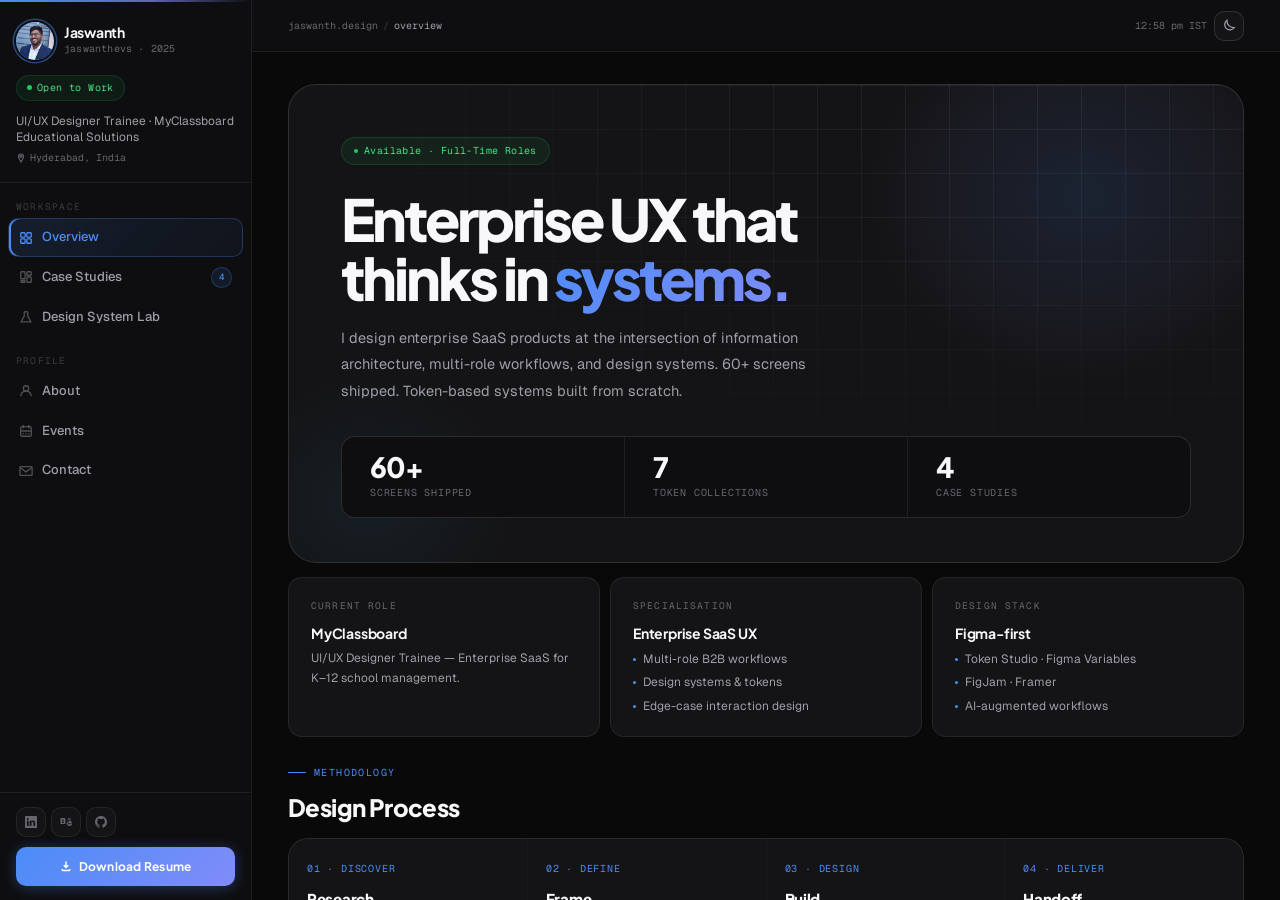
==== index.html @ a8fd30c0 "Initial commit — portfolio v6 Complete portfolio source: index.html, app.js, style.css, data.js, pro" ====
<!DOCTYPE html>
<html lang="en" data-theme="dark">
<head>
<meta charset="UTF-8">
<meta name="viewport" content="width=device-width, initial-scale=1.0">
<title>Jaswanth Edupuganti — UI/UX Designer · Enterprise SaaS</title>
<meta name="description" content="Jaswanth Edupuganti — UI/UX Designer specialising in enterprise SaaS, design systems, and multi-role B2B workflows. 60+ screens shipped. Token-based systems built from scratch.">
<meta property="og:title" content="Jaswanth Edupuganti — UI/UX Designer">
<meta property="og:description" content="Enterprise UX designer at MyClassboard. Design systems, token architecture, and role-based SaaS workflows. 60+ screens shipped.">
<meta property="og:image" content="https://jaswanthedupuganti.netlify.app/JASWANTH%20PIC.png">
<meta property="og:type" content="website">
<meta property="og:url" content="https://jaswanthedupuganti.netlify.app/">
<link rel="preconnect" href="https://fonts.googleapis.com">
<link href="https://fonts.googleapis.com/css2?family=Plus+Jakarta+Sans:ital,wght@0,300;0,400;0,500;0,600;0,700;0,800;1,400&family=Geist:wght@300;400;500;600&family=Geist+Mono:wght@300;400;500&display=swap" rel="stylesheet">
<link rel="stylesheet" href="style.css">
</head>
<body>

<!-- MOBILE OVERLAY -->
<div class="mob-ov" id="mob-ov" onclick="closeSb()"></div>

<!-- ═══ SIDEBAR ═════════════════════════════════════════════════ -->
<aside class="sb" id="sb">
  <div class="sb-id">
    <div class="id-row">
      <div class="av">VJ</div>
      <div>
        <div class="id-name">Jaswanth</div>
        <div class="id-handle">jaswanthevs · 2025</div>
      </div>
    </div>
    <div class="sb-status"><span class="dot"></span>Open to Work</div>
    <div class="id-role">UI/UX Designer · MyClassboard</div>
    <div class="id-loc">
      <svg width="10" height="10" viewBox="0 0 16 16" fill="none" stroke="currentColor" stroke-width="1.8">
        <path d="M8 1.5C5.8 1.5 4 3.3 4 5.5c0 3 4 9 4 9s4-6 4-9c0-2.2-1.8-4-4-4Z"/>
        <circle cx="8" cy="5.5" r="1.5"/>
      </svg>
      Hyderabad, India
    </div>
  </div>

  <nav class="sb-nav">
    <div class="ng-lbl">Workspace</div>
    <div class="ni on" onclick="go('overview',this)">
      <svg class="ni-ic" viewBox="0 0 16 16" fill="none" stroke="currentColor" stroke-width="1.5">
        <rect x="2" y="2" width="5" height="5" rx="1"/><rect x="9" y="2" width="5" height="5" rx="1"/>
        <rect x="2" y="9" width="5" height="5" rx="1"/><rect x="9" y="9" width="5" height="5" rx="1"/>
      </svg>
      Overview
    </div>
    <div class="ni" onclick="go('projects',this)">
      <svg class="ni-ic" viewBox="0 0 16 16" fill="none" stroke="currentColor" stroke-width="1.5">
        <rect x="2" y="2" width="5" height="8" rx="1"/><rect x="9" y="2" width="5" height="4" rx="1"/>
        <rect x="9" y="8" width="5" height="6" rx="1"/><rect x="2" y="12" width="5" height="2" rx="1"/>
      </svg>
      Case Studies
      <span class="ni-pill">4</span>
    </div>
    <div class="ni" onclick="go('lab',this)">
      <svg class="ni-ic" viewBox="0 0 16 16" fill="none" stroke="currentColor" stroke-width="1.5">
        <path d="M6 2v5L2.5 13.5h11L10 7V2M6 2h4"/>
      </svg>
      Design System Lab
    </div>

    <div class="ng-lbl" style="margin-top:8px;">Profile</div>
    <div class="ni" onclick="go('about',this)">
      <svg class="ni-ic" viewBox="0 0 16 16" fill="none" stroke="currentColor" stroke-width="1.5">
        <circle cx="8" cy="5" r="3"/>
        <path d="M2 14c0-3.3 2.7-6 6-6s6 2.7 6 6"/>
      </svg>
      About
    </div>
    <div class="ni" onclick="go('events',this)">
      <svg class="ni-ic" viewBox="0 0 16 16" fill="none" stroke="currentColor" stroke-width="1.5">
        <rect x="2" y="3" width="12" height="11" rx="1.5"/>
        <path d="M5 1v4M11 1v4M2 8h12"/>
        <circle cx="5" cy="11" r=".8" fill="currentColor" stroke="none"/>
        <circle cx="8" cy="11" r=".8" fill="currentColor" stroke="none"/>
        <circle cx="11" cy="11" r=".8" fill="currentColor" stroke="none"/>
      </svg>
      Events
    </div>
    <div class="ni" onclick="go('contact',this)">
      <svg class="ni-ic" viewBox="0 0 16 16" fill="none" stroke="currentColor" stroke-width="1.5">
        <path d="M2 3h12a1 1 0 0 1 1 1v8a1 1 0 0 1-1 1H2a1 1 0 0 1-1-1V4a1 1 0 0 1 1-1z"/>
        <path d="m1 4 7 5 7-5"/>
      </svg>
      Contact
    </div>
  </nav>

  <div class="sb-ft">
    <div class="soc-row">
      <a class="soc" id="lnk-linkedin" href="#" target="_blank" title="LinkedIn">
        <svg viewBox="0 0 16 16" fill="currentColor">
          <path d="M0 1.15C0 .515.53 0 1.184 0h13.632C15.47 0 16 .514 16 1.15v13.7c0 .635-.53 1.15-1.184 1.15H1.184C.53 16 0 15.485 0 14.85V1.15zm4.943 12.248V6.169H2.542v7.229h2.401zm-1.2-8.212c.837 0 1.358-.554 1.358-1.248-.015-.709-.52-1.248-1.342-1.248-.822 0-1.359.54-1.359 1.248 0 .694.521 1.248 1.327 1.248h.016zm4.908 8.212V9.359c0-.216.016-.432.08-.586.173-.431.568-.878 1.232-.878.869 0 1.216.662 1.216 1.634v3.865h2.401V9.25c0-2.22-1.184-3.252-2.764-3.252-1.274 0-1.845.7-2.165 1.193v.025h-.016l.016-.025V6.169h-2.4c.03.678 0 7.229 0 7.229h2.4z"/>
        </svg>
      </a>
      <a class="soc" id="lnk-behance" href="#" target="_blank" title="Behance">
        <svg viewBox="0 0 24 24" fill="currentColor">
          <path d="M22 7h-7V5h7v2zm1.726 10c-.442 1.297-2.029 3-5.101 3-3.074 0-5.051-1.749-5.051-5.44 0-3.658 1.949-5.479 5.013-5.479 2.789 0 4.649 1.785 4.832 4.491.016.2.018.44.018.71H15.47c.123 1.71 1.1 2.614 2.516 2.614 1.132 0 1.82-.481 2.054-1.396h3.686zm-5.078-4.148c-.076-1.295-.832-2.113-2.056-2.113-1.262 0-2.058.856-2.166 2.113h4.222zM11.26 7.69c0 1.17-.49 2.02-1.47 2.5.89.52 1.47 1.42 1.47 2.66 0 1.89-1.36 3.15-4.55 3.15H1V4h5.44c2.83 0 4.82.72 4.82 3.69zm-7.4 1.83H5.9c1.13 0 1.78-.4 1.78-1.26 0-.79-.5-1.26-1.73-1.26H3.86v2.52zm0 4.65H5.9c1.6 0 2.22-.57 2.22-1.53 0-.93-.64-1.53-2.22-1.53H3.86v3.06z"/>
        </svg>
      </a>
      <a class="soc" id="lnk-github" href="#" target="_blank" title="GitHub">
        <svg viewBox="0 0 16 16" fill="currentColor">
          <path d="M8 0C3.58 0 0 3.58 0 8c0 3.54 2.29 6.53 5.47 7.59.4.07.55-.17.55-.38 0-.19-.01-.82-.01-1.49-2.01.37-2.53-.49-2.69-.94-.09-.23-.48-.94-.82-1.13-.28-.15-.68-.52-.01-.53.63-.01 1.08.58 1.23.82.72 1.21 1.87.87 2.33.66.07-.52.28-.87.51-1.07-1.78-.2-3.64-.89-3.64-3.95 0-.87.31-1.59.82-2.15-.08-.2-.36-1.02.08-2.12 0 0 .67-.21 2.2.82.64-.18 1.32-.27 2-.27.68 0 1.36.09 2 .27 1.53-1.04 2.2-.82 2.2-.82.44 1.1.16 1.92.08 2.12.51.56.82 1.27.82 2.15 0 3.07-1.87 3.75-3.65 3.95.29.25.54.73.54 1.48 0 1.07-.01 1.93-.01 2.2 0 .21.15.46.55.38A8.013 8.013 0 0 0 16 8c0-4.42-3.58-8-8-8z"/>
        </svg>
      </a>
    </div>
    <a class="dl-btn" id="lnk-resume" href="#" download>
      <svg viewBox="0 0 16 16" fill="none" stroke="currentColor" stroke-width="2">
        <path d="M8 2v8M5 7l3 3 3-3M3 12v1a1 1 0 0 0 1 1h8a1 1 0 0 0 1-1v-1"/>
      </svg>
      Download Resume
    </a>
  </div>
</aside>

<!-- ═══ MOBILE HEADER ══════════════════════════════════════════ -->
<header class="mob-hd">
  <div class="mob-logo">
    <div class="mob-av">VJ</div>
    <div class="mob-name">Jaswanth</div>
  </div>
  <div class="mob-r">
    <button class="mob-btn" onclick="toggleTheme()" aria-label="Toggle theme">
      <svg id="ico-d" viewBox="0 0 16 16" fill="none" stroke="currentColor" stroke-width="1.5">
        <path d="M14 10.5a6.5 6.5 0 1 1-9-9A8 8 0 0 0 14 10.5z"/>
      </svg>
      <svg id="ico-l" style="display:none" viewBox="0 0 16 16" fill="none" stroke="currentColor" stroke-width="1.5">
        <circle cx="8" cy="8" r="3"/>
        <path d="M8 1v1.5M8 13.5V15M1 8h1.5M13.5 8H15"/>
      </svg>
    </button>
    <button class="mob-btn" onclick="openSb()" aria-label="Open menu">
      <svg viewBox="0 0 16 16" fill="none" stroke="currentColor" stroke-width="1.5">
        <path d="M2 4h12M2 8h12M2 12h12"/>
      </svg>
    </button>
  </div>
</header>

<!-- ═══ SHELL ════════════════════════════════════════════════════ -->
<div class="shell">
  <header class="tb">
    <div class="tb-path">jaswanth.design <span class="tb-sep">/</span> <em id="bc">overview</em></div>
    <div class="tb-r">
      <div class="tb-clk" id="clk"></div>
      <button class="tb-th" onclick="toggleTheme()" aria-label="Toggle theme">
        <svg id="d-ico-d" viewBox="0 0 16 16" fill="none" stroke="currentColor" stroke-width="1.5">
          <path d="M14 10.5a6.5 6.5 0 1 1-9-9A8 8 0 0 0 14 10.5z"/>
        </svg>
        <svg id="d-ico-l" style="display:none" viewBox="0 0 16 16" fill="none" stroke="currentColor" stroke-width="1.5">
          <circle cx="8" cy="8" r="3"/>
          <path d="M8 1v1.5M8 13.5V15M1 8h1.5M13.5 8H15"/>
        </svg>
      </button>
    </div>
  </header>

  <div class="scroll" id="sc">

    <!-- ── OVERVIEW ───────────────────────────────────────── -->
    <div class="pv on" id="pv-overview">
      <div class="pg">
        <div class="hero">
          <div class="hero-tex"></div>
          <div class="hero-glow"></div>
          <div class="hero-top">
            <div class="hero-avail"><span class="dot"></span>Available · Full-Time Roles</div>
          </div>
          <h1 class="hero-h">Enterprise UX that<br>thinks in <em>systems.</em></h1>
          <p class="hero-p">Loading…</p>
          <div class="hero-kpis" id="hero-kpis"></div>
        </div>

        <div class="info3">
          <div class="ic">
            <div class="ic-lbl">Current Role</div>
            <div class="ic-v">MyClassboard</div>
            <div class="ic-s">UI/UX Designer Trainee — Enterprise SaaS for K–12 school management.</div>
          </div>
          <div class="ic">
            <div class="ic-lbl">Specialisation</div>
            <div class="ic-v">Enterprise SaaS UX</div>
            <ul class="ic-dots">
              <li>Multi-role B2B workflows</li>
              <li>Design systems &amp; tokens</li>
              <li>Edge-case interaction design</li>
            </ul>
          </div>
          <div class="ic">
            <div class="ic-lbl">Design Stack</div>
            <div class="ic-v">Figma-first</div>
            <ul class="ic-dots">
              <li>Token Studio · Figma Variables</li>
              <li>FigJam · Framer</li>
              <li>AI-augmented workflows</li>
            </ul>
          </div>
        </div>

        <div style="margin:28px 0 12px">
          <div class="ey">Methodology</div>
          <div class="sh" style="margin-bottom:12px">Design Process</div>
        </div>
        <div class="proc">
          <div class="ps"><div class="ps-n">01 · Discover</div><div class="ps-nm">Research</div><div class="ps-it">User interviews<br>Competitive audit<br>Stakeholder mapping</div></div>
          <div class="ps"><div class="ps-n">02 · Define</div><div class="ps-nm">Frame</div><div class="ps-it">Problem statement<br>Persona creation<br>Journey mapping</div></div>
          <div class="ps"><div class="ps-n">03 · Design</div><div class="ps-nm">Build</div><div class="ps-it">Wireframes<br>Prototypes<br>Design systems</div></div>
          <div class="ps"><div class="ps-n">04 · Deliver</div><div class="ps-nm">Handoff</div><div class="ps-it">Dev specs<br>Token docs<br>Usability testing</div></div>
        </div>
      </div>
    </div>

    <!-- ── PROJECTS ───────────────────────────────────────── -->
    <div class="pv" id="pv-projects">
      <div class="pg">
        <div class="proj-sticky-hd">
          <div class="ey">Work</div>
          <div class="sh">Case Studies</div>
          <div class="f-row">
            <div class="fc on" onclick="filt('all',this)">All</div>
            <div class="fc" onclick="filt('enterprise-saas',this)">Enterprise SaaS</div>
            <div class="fc" onclick="filt('mobile',this)">Mobile</div>
            <div class="fc" onclick="filt('design-system',this)">Design System</div>
            <div class="fc" onclick="filt('concept',this)">Concept</div>
          </div>
        </div>
        <div class="pgrid" id="pgrid"></div>
      </div>
    </div>

    <!-- ── CASE STUDY (dynamic) ───────────────────────────── -->
    <div class="pv" id="pv-case">
      <div class="pg" id="cs-ct"></div>
    </div>

    <!-- ── DESIGN LAB ─────────────────────────────────────── -->
    <div class="pv" id="pv-lab">
      <div class="pg">
        <div class="ey">Systems Work</div>
        <div class="sh">Design System Lab</div>
        <div class="lab2">
          <div class="lc full">
            <div class="lc-t">Color Token Architecture</div>
            <div class="lc-s">Somaiya Vidyavihar Admissions Portal — 7 Token Studio + Figma Variables collections</div>
            <div class="swatches">
              <div class="sw" style="background:#1C3F6E"></div><div class="sw" style="background:#2756A0"></div>
              <div class="sw" style="background:#3B72C8"></div><div class="sw" style="background:#6FA0DE"></div>
              <div class="sw" style="background:#B2CBF1"></div><div class="sw" style="background:#E8F0FB"></div>
              <div class="sw" style="background:#1A1A1A"></div><div class="sw" style="background:#555"></div>
              <div class="sw" style="background:#909090"></div><div class="sw" style="background:#D5D5D5"></div>
              <div class="sw" style="background:#22C55E"></div><div class="sw" style="background:#FBBF24"></div>
              <div class="sw" style="background:#EF4444"></div>
            </div>
            <div class="swatch-meta"><span class="sm">Primary scale →</span><span class="sm">Neutral + Semantic →</span></div>
          </div>
          <div class="lc">
            <div class="lc-t">Semantic Token Layer</div>
            <div class="lc-s">Reference tokens aliasing primitives</div>
            <div class="tk-r"><span class="tk-k">color.primary.500</span><span class="tk-v">#3B72C8</span></div>
            <div class="tk-r"><span class="tk-k">color.surface.default</span><span class="tk-v">{color.neutral.50}</span></div>
            <div class="tk-r"><span class="tk-k">color.text.primary</span><span class="tk-v">{color.neutral.900}</span></div>
            <div class="tk-r"><span class="tk-k">spacing.component.md</span><span class="tk-v">16px</span></div>
            <div class="tk-r"><span class="tk-k">radius.card</span><span class="tk-v">12px</span></div>
            <div class="tk-r"><span class="tk-k">shadow.elevation.2</span><span class="tk-v">0 4px 12px α.10</span></div>
          </div>
          <div class="lc">
            <div class="lc-t">Type Scale</div>
            <div class="lc-s">Plus Jakarta Sans + Geist</div>
            <div class="tscale">
              <div class="ts-r"><span class="ts-m">Display</span><span style="font-family:var(--F1);font-size:28px;font-weight:800;color:var(--t1);letter-spacing:-1.2px">Display</span></div>
              <div class="ts-r"><span class="ts-m">Title</span><span style="font-family:var(--F1);font-size:18px;font-weight:700;color:var(--t1)">Section Title</span></div>
              <div class="ts-r"><span class="ts-m">Body</span><span style="font-size:14px;color:var(--t2);font-family:var(--F2)">Body paragraph — 14px/1.75</span></div>
              <div class="ts-r"><span class="ts-m">Mono</span><span style="font-family:var(--FM);font-size:11px;color:var(--t3)">Label · Tag · Caption</span></div>
            </div>
          </div>
          <div class="lc full">
            <div class="lc-t">Component Library</div>
            <div class="lc-s">Core interactive elements from Canteen Management System and Admissions Portal</div>
            <div class="comp-row">
              <button class="c-p">Primary Action</button>
              <button class="c-s">Secondary</button>
              <span class="c-b">● Active</span>
              <input class="c-i" placeholder="Search modules…">
              <span class="c-t">Tag / Role</span>
              <span style="font-family:var(--FM);font-size:10px;background:rgba(251,191,36,.12);color:#FBBF24;padding:4px 10px;border-radius:20px;border:1px solid rgba(251,191,36,.2);">⚠ Warning</span>
              <span style="font-family:var(--FM);font-size:10px;background:rgba(239,68,68,.1);color:#F87171;padding:4px 10px;border-radius:20px;border:1px solid rgba(239,68,68,.18);">✕ Error</span>
            </div>
          </div>
        </div>
      </div>
    </div>

    <!-- ── ABOUT ──────────────────────────────────────────── -->
    <div class="pv" id="pv-about">
      <div class="pg">
        <div class="ey">Profile</div>
        <div class="sh">About</div>

        <div class="ab-banner">
          <div class="ab-av-wrap">
            <div class="ab-av2" id="ab-initials">VJ</div>
          </div>
          <div class="ab-id">
            <div class="ab-id-name" id="ab-full-name">Jaswanth</div>
            <div class="ab-id-role" id="ab-role-company">UI/UX Designer</div>
            <div class="ab-id-tags">
              <span class="ab-id-tag accent">Open to Work</span>
              <span class="ab-id-tag">Enterprise SaaS</span>
              <span class="ab-id-tag">Design Systems</span>
              <span class="ab-id-tag">B2B UX</span>
            </div>
          </div>
          <div class="ab-status-col">
            <div class="ab-avail-pill"><span class="dot"></span>Available Now</div>
            <div class="ab-loc">
              <svg width="10" height="10" viewBox="0 0 16 16" fill="none" stroke="currentColor" stroke-width="1.5">
                <path d="M8 1.5C5.8 1.5 4 3.3 4 5.5c0 3 4 9 4 9s4-6 4-9c0-2.2-1.8-4-4-4Z"/>
                <circle cx="8" cy="5.5" r="1.5"/>
              </svg>
              Hyderabad, IN
            </div>
            <div class="ab-since" id="ab-since-txt"></div>
          </div>
        </div>

        <div class="ab-stats" id="ab-stats-row"></div>

        <div class="ab-grid">
          <div class="ab-card">
            <div class="ab-card-hd"><span class="ab-card-hd-dot"></span>Quick Info</div>
            <div class="ab-info-list">
              <div class="ab-info-row"><span class="ab-info-k">Full Name</span><span class="ab-info-v" id="ab-name-val">—</span></div>
              <div class="ab-info-row"><span class="ab-info-k">Role</span><span class="ab-info-v" id="ab-role-val">—</span></div>
              <div class="ab-info-row"><span class="ab-info-k">Company</span><span class="ab-info-v" id="ab-company-val">—</span></div>
              <div class="ab-info-row"><span class="ab-info-k">Education</span><span class="ab-info-v" id="ab-edu-val">—</span></div>
              <div class="ab-info-row"><span class="ab-info-k">Location</span><span class="ab-info-v" id="ab-location-val">—</span></div>
            </div>
          </div>

          <div class="ab-card">
            <div class="ab-card-hd"><span class="ab-card-hd-dot"></span>Design Toolbox</div>
            <div class="ab-tools" id="ab-tools"></div>
            <div style="margin-top:16px;padding-top:14px;border-top:1px solid var(--d1)">
              <div class="ab-card-hd" style="margin-bottom:10px"><span class="ab-card-hd-dot"></span>Process Skills</div>
              <div class="ab-tools" id="ab-process-skills"></div>
            </div>
          </div>

          <div class="ab-card">
            <div class="ab-card-hd"><span class="ab-card-hd-dot"></span>Skill Depth</div>
            <div class="ab-sk-list" id="ab-skills-list"></div>
          </div>

          <div class="ab-card">
            <div class="ab-card-hd"><span class="ab-card-hd-dot"></span>Design Philosophy</div>
            <ul class="ab-phil" id="ab-philosophy"></ul>
          </div>

          <div class="ab-card full">
            <div class="ab-card-hd"><span class="ab-card-hd-dot"></span>Certifications</div>
            <div class="ab-certs" id="ab-certs"></div>
          </div>
        </div>
      </div>
    </div>

    <!-- ── EVENTS ─────────────────────────────────────────── -->
    <div class="pv" id="pv-events">
      <div class="pg">
        <div class="ey">Community</div>
        <div class="sh">Events &amp; Gatherings</div>
        <p style="font-size:13px;color:var(--t2);margin-bottom:22px;line-height:1.65;max-width:520px;">
          UX/UI events I've attended, organised, or spoken at — spaces where design thinking happens in rooms, not just on screens.
        </p>
        <div class="ev-grid" id="ev-grid"></div>
      </div>
    </div>

    <!-- ── CONTACT ────────────────────────────────────────── -->
    <div class="pv" id="pv-contact">
      <div class="pg">
        <div class="ey">Get in Touch</div>
        <div class="sh">Contact</div>
        <div class="cg">
          <div class="cc">
            <div class="cc-ico">
              <svg viewBox="0 0 16 16" fill="none" stroke="currentColor" stroke-width="1.5">
                <path d="M2 3h12a1 1 0 0 1 1 1v8a1 1 0 0 1-1 1H2a1 1 0 0 1-1-1V4a1 1 0 0 1 1-1z"/>
                <path d="m1 4 7 5 7-5"/>
              </svg>
            </div>
            <div class="cc-lbl">Email</div>
            <div class="cc-v">saijaswanthedupuganti@gmail.com</div>
            <div class="cc-a" onclick="cp('saijaswanthedupuganti@gmail.com')">Copy address →</div>
          </div>
          <div class="cc">
            <div class="cc-ico">
              <svg viewBox="0 0 16 16" fill="none" stroke="currentColor" stroke-width="1.5">
                <path d="M4 1h8a1 1 0 0 1 1 1v12a1 1 0 0 1-1 1H4a1 1 0 0 1-1-1V2a1 1 0 0 1 1-1z"/>
                <circle cx="8" cy="12" r=".8" fill="currentColor" stroke="none"/>
              </svg>
            </div>
            <div class="cc-lbl">Phone</div>
            <div class="cc-v">+91 94910 82728</div>
            <div class="cc-a" onclick="cp('+919491082728')">Copy number →</div>
          </div>
          <div class="cc">
            <div class="cc-ico">
              <svg viewBox="0 0 16 16" fill="currentColor">
                <path d="M0 1.15C0 .515.53 0 1.184 0h13.632C15.47 0 16 .514 16 1.15v13.7c0 .635-.53 1.15-1.184 1.15H1.184C.53 16 0 15.485 0 14.85V1.15zm4.943 12.248V6.169H2.542v7.229h2.401zm-1.2-8.212c.837 0 1.358-.554 1.358-1.248-.015-.709-.52-1.248-1.342-1.248-.822 0-1.359.54-1.359 1.248 0 .694.521 1.248 1.327 1.248h.016zm4.908 8.212V9.359c0-.216.016-.432.08-.586.173-.431.568-.878 1.232-.878.869 0 1.216.662 1.216 1.634v3.865h2.401V9.25c0-2.22-1.184-3.252-2.764-3.252-1.274 0-1.845.7-2.165 1.193v.025h-.016l.016-.025V6.169h-2.4c.03.678 0 7.229 0 7.229h2.4z"/>
              </svg>
            </div>
            <div class="cc-lbl">LinkedIn</div>
            <div class="cc-v">Venkata Sai Jaswanth</div>
            <a class="cc-a" id="lnk-resume-dl" href="#" target="_blank">Open profile →</a>
          </div>
          <div class="cc">
            <div class="cc-ico">
              <svg viewBox="0 0 24 24" fill="currentColor">
                <path d="M22 7h-7V5h7v2zm1.726 10c-.442 1.297-2.029 3-5.101 3-3.074 0-5.051-1.749-5.051-5.44 0-3.658 1.949-5.479 5.013-5.479 2.789 0 4.649 1.785 4.832 4.491.016.2.018.44.018.71H15.47c.123 1.71 1.1 2.614 2.516 2.614 1.132 0 1.82-.481 2.054-1.396h3.686zm-5.078-4.148c-.076-1.295-.832-2.113-2.056-2.113-1.262 0-2.058.856-2.166 2.113h4.222zM11.26 7.69c0 1.17-.49 2.02-1.47 2.5.89.52 1.47 1.42 1.47 2.66 0 1.89-1.36 3.15-4.55 3.15H1V4h5.44c2.83 0 4.82.72 4.82 3.69zm-7.4 1.83H5.9c1.13 0 1.78-.4 1.78-1.26 0-.79-.5-1.26-1.73-1.26H3.86v2.52zm0 4.65H5.9c1.6 0 2.22-.57 2.22-1.53 0-.93-.64-1.53-2.22-1.53H3.86v3.06z"/>
              </svg>
            </div>
            <div class="cc-lbl">Behance</div>
            <div class="cc-v">behance.net/jaswanthevs</div>
            <a class="cc-a" href="https://www.behance.net/jaswanthevs" target="_blank">View portfolio →</a>
          </div>
          <div class="cc full cc-cta">
            <div class="cta-h">Let's build something that matters.</div>
            <div class="cta-p">Whether it's a product challenge, a design system problem, or a full-time role — I'm reachable and responsive. Good design conversations start before the contract does.</div>
          </div>
        </div>
      </div>
    </div>

  </div><!-- /scroll -->
</div><!-- /shell -->

<!-- ═══ MOBILE BOTTOM NAV ═══════════════════════════════════════ -->
<nav class="bnav">
  <div class="bn on" onclick="go('overview',this)" data-page="overview">
    <svg viewBox="0 0 16 16" fill="none" stroke="currentColor" stroke-width="1.5">
      <rect x="2" y="2" width="5" height="5" rx="1"/><rect x="9" y="2" width="5" height="5" rx="1"/>
      <rect x="2" y="9" width="5" height="5" rx="1"/><rect x="9" y="9" width="5" height="5" rx="1"/>
    </svg>
    <span class="bn-l">Home</span>
  </div>
  <div class="bn" onclick="go('projects',this)" data-page="projects">
    <svg viewBox="0 0 16 16" fill="none" stroke="currentColor" stroke-width="1.5">
      <rect x="2" y="2" width="5" height="8" rx="1"/><rect x="9" y="2" width="5" height="4" rx="1"/>
      <rect x="9" y="8" width="5" height="6" rx="1"/><rect x="2" y="12" width="5" height="2" rx="1"/>
    </svg>
    <span class="bn-l">Work</span>
  </div>
  <div class="bn" onclick="go('about',this)" data-page="about">
    <svg viewBox="0 0 16 16" fill="none" stroke="currentColor" stroke-width="1.5">
      <circle cx="8" cy="5" r="3"/>
      <path d="M2 14c0-3.3 2.7-6 6-6s6 2.7 6 6"/>
    </svg>
    <span class="bn-l">About</span>
  </div>
  <div class="bn" onclick="go('events',this)" data-page="events">
    <svg viewBox="0 0 16 16" fill="none" stroke="currentColor" stroke-width="1.5">
      <rect x="2" y="3" width="12" height="11" rx="1.5"/><path d="M5 1v4M11 1v4M2 8h12"/>
      <circle cx="5" cy="11" r=".8" fill="currentColor" stroke="none"/>
      <circle cx="8" cy="11" r=".8" fill="currentColor" stroke="none"/>
      <circle cx="11" cy="11" r=".8" fill="currentColor" stroke="none"/>
    </svg>
    <span class="bn-l">Events</span>
  </div>
  <div class="bn" onclick="go('contact',this)" data-page="contact">
    <svg viewBox="0 0 16 16" fill="none" stroke="currentColor" stroke-width="1.5">
      <path d="M2 3h12a1 1 0 0 1 1 1v8a1 1 0 0 1-1 1H2a1 1 0 0 1-1-1V4a1 1 0 0 1 1-1z"/>
      <path d="m1 4 7 5 7-5"/>
    </svg>
    <span class="bn-l">Contact</span>
  </div>
</nav>

<!-- LIGHTBOX -->
<div class="lb-ov" id="lb" onclick="closeLb(event)">
  <button class="lb-close" onclick="document.getElementById('lb').classList.remove('on');document.body.style.overflow=''">
    <svg viewBox="0 0 16 16" fill="none" stroke="currentColor" stroke-width="1.8">
      <path d="M3 3l10 10M13 3L3 13"/>
    </svg>
  </button>
  <button class="lb-nav lb-prev" onclick="lbNav(-1,event)">
    <svg viewBox="0 0 18 18" fill="none" stroke="currentColor" stroke-width="2"><path d="M11 3L5 9l6 6"/></svg>
  </button>
  <button class="lb-nav lb-next" onclick="lbNav(1,event)">
    <svg viewBox="0 0 18 18" fill="none" stroke="currentColor" stroke-width="2"><path d="M7 3l6 6-6 6"/></svg>
  </button>
  <div class="lb-wrap">
    <img class="lb-img" id="lb-img" src="" alt="">
    <div class="lb-cap" id="lb-cap"></div>
  </div>
</div>

<div class="toast" id="toast">Copied to clipboard</div>

<!-- EMBED MODAL -->
<div class="embed-modal" id="embed-modal" onclick="if(event.target.id==='embed-modal')closeEmbed()">
  <div class="embed-wrap">
    <button class="embed-close" onclick="closeEmbed()">
      <svg viewBox="0 0 16 16" fill="none" stroke="currentColor" stroke-width="1.8"><path d="M3 3l10 10M13 3L3 13"/></svg>
    </button>
    <div id="embed-content"></div>
  </div>
</div>

<!-- PDF MODAL -->
<div class="embed-modal" id="pdf-modal" onclick="if(event.target.id==='pdf-modal')closePdf()">
  <div class="embed-wrap pdf-wrap">
    <button class="embed-close" onclick="closePdf()" aria-label="Close PDF viewer">
      <svg viewBox="0 0 16 16" fill="none" stroke="currentColor" stroke-width="1.8"><path d="M3 3l10 10M13 3L3 13"/></svg>
    </button>
    <div id="pdf-content"></div>
  </div>
</div>

<!-- Load data first, then app logic -->
<script src="data.js"></script>
<script src="app.js"></script>
</body>
</html>
---- style.css ----
/* ════════════════════════════════════════════════
   DESIGN TOKENS — v6  (Professional Upgrade)
   Accent: #4B8CF7  ·  Gradient: #4B8CF7→#818CF8
   Light:  #1D4ED8  ·  Type: PJS + Geist + Geist Mono
════════════════════════════════════════════════ */
:root{
  --sw:252px;
  --hh:52px;
  --bh:60px;
  --A:#4B8CF7;
  --AD:rgba(75,140,247,.1);
  --AB:rgba(75,140,247,.26);
  --AG:linear-gradient(135deg,#4B8CF7 0%,#818CF8 100%);
  --A-text:#1D4ED8;
  --F1:'Plus Jakarta Sans',sans-serif;
  --F2:'Geist',sans-serif;
  --FM:'Geist Mono',monospace;
  --ez:cubic-bezier(0.16,1,0.3,1);
  --r1:6px; --r2:10px; --r3:14px; --r4:20px; --r5:28px;
}

/* ── DARK THEME ── */
[data-theme="dark"]{
  --bg:#090909;
  --s1:#0E0E10;
  --s2:#141416;
  --s3:#1A1A1E;
  --s4:#222226;
  --d1:rgba(255,255,255,.07);
  --d2:rgba(255,255,255,.12);
  --d3:rgba(255,255,255,.2);
  --t1:#F8F8FA;
  --t2:#9E9EA8;
  --t3:#66666F;
  --t4:#3A3A40;
  --sh1:0 1px 4px rgba(0,0,0,.7);
  --sh2:0 4px 20px rgba(0,0,0,.8);
  --shA:0 0 0 1px rgba(75,140,247,.32),0 8px 32px rgba(75,140,247,.14);
  --shC:0 0 0 1px rgba(75,140,247,.3),0 24px 64px rgba(0,0,0,.9),0 0 48px rgba(75,140,247,.07);
}

/* ── LIGHT THEME ── */
[data-theme="light"]{
  --bg:#EBEBEF;
  --s1:#FFFFFF;
  --s2:#FFFFFF;
  --s3:#F3F4F7;
  --s4:#E8EAF0;
  --d1:rgba(0,0,0,.07);
  --d2:rgba(0,0,0,.12);
  --d3:rgba(0,0,0,.18);
  --t1:#09090B;
  --t2:#52525B;
  --t3:#A1A1AA;
  --t4:#E4E4E7;
  --sh1:0 1px 3px rgba(0,0,0,.08);
  --sh2:0 4px 16px rgba(0,0,0,.1);
  --shA:0 0 0 1px rgba(75,140,247,.22),0 8px 24px rgba(75,140,247,.12);
  --shC:0 0 0 1px rgba(0,0,0,.09),0 8px 28px rgba(0,0,0,.14);
}

[data-theme="light"] .ic,
[data-theme="light"] .pcard,
[data-theme="light"] .lc,
[data-theme="light"] .ph-card,
[data-theme="light"] .cc,
[data-theme="light"] .ac,
[data-theme="light"] .hero,
[data-theme="light"] .cert{
  box-shadow:0 1px 4px rgba(0,0,0,.06),0 0 0 1px rgba(0,0,0,.05);
}
[data-theme="light"] .sb{
  box-shadow:1px 0 0 rgba(0,0,0,.07);
}

*,*::before,*::after{box-sizing:border-box;margin:0;padding:0}
html{height:100%}
body{
  font-family:var(--F2);
  font-size:14px;
  line-height:1.6;
  background:var(--bg);
  color:var(--t1);
  display:flex;
  height:100vh;
  overflow:hidden;
  -webkit-font-smoothing:antialiased;
  -moz-osx-font-smoothing:grayscale;
  transition:background .2s,color .2s;
}

/* ════════════════════════════════════════════════
   SIDEBAR
════════════════════════════════════════════════ */
.sb{
  width:var(--sw);flex-shrink:0;
  position:fixed;inset:0 auto 0 0;
  background:var(--s1);
  border-right:1px solid var(--d1);
  display:flex;flex-direction:column;
  z-index:60;
  transition:background .2s,transform .3s var(--ez);
}
/* Top accent gradient bar */
.sb::before{
  content:'';position:absolute;top:0;left:0;right:0;height:2px;
  background:linear-gradient(90deg,var(--A) 0%,rgba(129,140,248,.7) 60%,transparent 100%);
  z-index:1;
}

/* Identity block */
.sb-id{padding:22px 16px 16px;border-bottom:1px solid var(--d1);}
.id-row{display:flex;align-items:center;gap:10px;margin-bottom:14px;}
.av{
  width:38px;height:38px;border-radius:50%;flex-shrink:0;overflow:hidden;
  background:var(--A);
  display:flex;align-items:center;justify-content:center;
  font-family:var(--F1);font-weight:800;font-size:12px;
  color:#fff;letter-spacing:-.2px;
  box-shadow:0 0 0 2px var(--s1),0 0 0 3.5px rgba(75,140,247,.45);
}
.id-name{font-family:var(--F1);font-size:14px;font-weight:700;color:var(--t1);letter-spacing:-.3px;line-height:1;}
.id-handle{font-family:var(--FM);font-size:10px;color:var(--t3);margin-top:2px;letter-spacing:.02em;}

/* Status pill */
.sb-status{
  display:inline-flex;align-items:center;gap:5px;
  font-family:var(--FM);font-size:10px;letter-spacing:.04em;
  color:#4ADE80;
  background:rgba(34,197,94,.08);
  border:1px solid rgba(34,197,94,.16);
  padding:4px 10px;border-radius:20px;margin-bottom:12px;
}
[data-theme="light"] .sb-status{color:#15803D;}
.dot{width:5px;height:5px;border-radius:50%;background:#22C55E;animation:blink 2.4s ease infinite;}
@keyframes blink{0%,100%{opacity:1}55%{opacity:.15}}

.id-role{font-size:12px;color:var(--t2);line-height:1.4;}
.id-loc{font-family:var(--FM);font-size:10px;color:var(--t3);margin-top:4px;display:flex;align-items:center;gap:4px;}

/* Nav */
.sb-nav{flex:1;padding:8px;overflow-y:auto;}
.ng-lbl{
  font-family:var(--FM);font-size:9.5px;color:var(--t4);
  letter-spacing:.13em;text-transform:uppercase;
  padding:8px 8px 4px;
}
.ni{
  display:flex;align-items:center;gap:9px;
  padding:8px 10px;border-radius:var(--r2);
  cursor:pointer;color:var(--t2);
  font-size:13px;font-weight:500;
  transition:all .15s var(--ez);margin-bottom:1px;
  border:1px solid transparent;user-select:none;
}
.ni:hover{background:var(--s3);color:var(--t1);}
.ni.on{
  background:linear-gradient(135deg,rgba(75,140,247,.13) 0%,rgba(75,140,247,.05) 100%);
  color:var(--A);
  border-color:var(--AB);
  box-shadow:inset 2px 0 0 var(--A);
}
[data-theme="light"] .ni.on{color:#1D4ED8;box-shadow:inset 2px 0 0 #1D4ED8;}
.ni-ic{width:14px;height:14px;flex-shrink:0;opacity:.45;transition:opacity .14s;}
.ni.on .ni-ic,.ni:hover .ni-ic{opacity:1;}
.ni-pill{
  margin-left:auto;font-family:var(--FM);font-size:9px;
  background:var(--AD);color:var(--A);
  padding:2px 7px;border-radius:20px;border:1px solid var(--AB);
}
[data-theme="light"] .ni-pill{color:#1D4ED8;}

/* Footer */
.sb-ft{padding:14px 16px;border-top:1px solid var(--d1);}
.soc-row{display:flex;gap:5px;margin-bottom:10px;}
.soc{
  width:30px;height:30px;border-radius:var(--r2);
  background:var(--s2);border:1px solid var(--d1);
  display:flex;align-items:center;justify-content:center;
  color:var(--t3);transition:all .14s;text-decoration:none;
}
.soc:hover{background:var(--AD);border-color:var(--AB);color:var(--A);}
[data-theme="light"] .soc:hover{color:#1D4ED8;}
.soc svg{width:12px;height:12px;}
.dl-btn{
  width:100%;padding:10px;border-radius:var(--r2);
  background:var(--AG);
  color:#fff;
  font-size:12px;font-weight:700;font-family:var(--F1);
  border:none;cursor:pointer;letter-spacing:.02em;
  display:flex;align-items:center;justify-content:center;gap:7px;
  text-decoration:none;
  transition:all .18s var(--ez);
  box-shadow:0 2px 14px rgba(75,140,247,.32);
}
.dl-btn:hover{transform:translateY(-2px);box-shadow:0 6px 28px rgba(75,140,247,.45);filter:brightness(1.06);}
.dl-btn svg{width:12px;height:12px;}

/* ════════════════════════════════════════════════
   SHELL
════════════════════════════════════════════════ */
.shell{
  margin-left:var(--sw);flex:1;
  display:flex;flex-direction:column;
  height:100vh;overflow:hidden;min-width:0;
}

/* Topbar */
.tb{
  height:var(--hh);
  background:var(--s1);
  border-bottom:1px solid var(--d1);
  display:flex;align-items:center;justify-content:space-between;
  padding:0 36px;flex-shrink:0;transition:background .2s;
}
.tb-path{
  font-family:var(--FM);font-size:10px;color:var(--t3);
  display:flex;align-items:center;gap:5px;
}
.tb-path em{color:var(--t2);font-style:normal;}
.tb-sep{color:var(--t4);}
.tb-r{display:flex;align-items:center;gap:7px;}
.tb-clk{font-family:var(--FM);font-size:10px;color:var(--t3);}
.tb-th{
  width:30px;height:30px;border-radius:var(--r2);
  background:var(--s2);border:1px solid var(--d2);
  cursor:pointer;display:flex;align-items:center;justify-content:center;
  color:var(--t2);transition:all .14s;
}
.tb-th:hover{border-color:var(--AB);color:var(--A);background:var(--AD);}
[data-theme="light"] .tb-th:hover{color:#1D4ED8;}
.tb-th svg{width:13px;height:13px;}

/* Scroll */
.scroll{flex:1;overflow-y:auto;overflow-x:hidden;}
.scroll::-webkit-scrollbar{width:3px;}
.scroll::-webkit-scrollbar-thumb{background:var(--d2);border-radius:3px;}

/* ════════════════════════════════════════════════
   PAGE SYSTEM
════════════════════════════════════════════════ */
.pv{display:none;animation:pgIn .25s var(--ez);}
.pv.on{display:block;}
@keyframes pgIn{from{opacity:0;transform:translateY(10px)}to{opacity:1;transform:none}}

.pg{padding:32px 36px 80px;max-width:100%;width:100%;}

/* Typography — global pattern */
.ey{
  font-family:var(--FM);font-size:10px;color:var(--A);
  letter-spacing:.14em;text-transform:uppercase;margin-bottom:7px;
  display:flex;align-items:center;gap:8px;
}
.ey::before{
  content:'';width:18px;height:1.5px;
  background:var(--A);flex-shrink:0;border-radius:2px;
}
[data-theme="light"] .ey{color:#1D4ED8;}
[data-theme="light"] .ey::before{background:#1D4ED8;}
.sh{
  font-family:var(--F1);font-size:24px;font-weight:800;
  color:var(--t1);letter-spacing:-.6px;margin-bottom:24px;
}
.dl-row{
  font-family:var(--FM);font-size:10px;color:var(--t3);
  letter-spacing:.1em;text-transform:uppercase;
  display:flex;align-items:center;gap:10px;margin-bottom:14px;
}
.dl-row::after{content:'';flex:1;height:1px;background:var(--d1);}

/* ════════════════════════════════════════════════
   OVERVIEW
════════════════════════════════════════════════ */
.hero{
  position:relative;overflow:hidden;
  background:var(--s2);
  border:1px solid var(--d2);
  border-radius:var(--r5);
  padding:52px 52px 44px;
  margin-bottom:14px;
}
/* Mesh grid — fades from top-right */
.hero-tex{
  position:absolute;inset:0;pointer-events:none;
  background-image:
    linear-gradient(var(--d1) 1px,transparent 1px),
    linear-gradient(90deg,var(--d1) 1px,transparent 1px);
  background-size:44px 44px;
  mask-image:radial-gradient(ellipse 80% 90% at 75% 0%,black 0%,transparent 100%);
}
/* Primary glow — top right */
.hero-glow{
  position:absolute;right:-60px;top:-80px;
  width:440px;height:380px;pointer-events:none;
  background:radial-gradient(ellipse at center,rgba(75,140,247,.12) 0%,rgba(129,140,248,.05) 45%,transparent 70%);
}
/* Secondary glow — bottom left */
.hero::after{
  content:'';position:absolute;left:-80px;bottom:-80px;
  width:320px;height:280px;pointer-events:none;
  background:radial-gradient(ellipse,rgba(56,189,248,.06) 0%,transparent 65%);
}

.hero-top{display:flex;align-items:center;justify-content:space-between;margin-bottom:24px;position:relative;z-index:1;}
.hero-avail{
  display:inline-flex;align-items:center;gap:6px;
  font-family:var(--FM);font-size:10px;
  color:#4ADE80;background:rgba(34,197,94,.08);border:1px solid rgba(34,197,94,.18);
  padding:5px 12px;border-radius:20px;letter-spacing:.04em;
}
[data-theme="light"] .hero-avail{color:#15803D;}
.hero-avail .dot{width:4px;height:4px;}

/* Main headline — largest type on site */
.hero-h{
  font-family:var(--F1);
  font-size:58px;font-weight:800;
  color:var(--t1);letter-spacing:-3px;line-height:1.02;
  margin-bottom:18px;max-width:640px;
  position:relative;z-index:1;
}
/* Gradient accent word */
.hero-h em{
  font-style:normal;
  background:linear-gradient(135deg,#4B8CF7 0%,#818CF8 100%);
  -webkit-background-clip:text;-webkit-text-fill-color:transparent;
  background-clip:text;
}
[data-theme="light"] .hero-h em{
  background:linear-gradient(135deg,#1D4ED8 0%,#4F46E5 100%);
  -webkit-background-clip:text;-webkit-text-fill-color:transparent;
  background-clip:text;
}

.hero-p{
  font-size:14.5px;color:var(--t2);line-height:1.8;
  max-width:500px;margin-bottom:32px;
  position:relative;z-index:1;
}
/* KPI strip */
.hero-kpis{
  display:flex;width:100%;
  border:1px solid var(--d2);border-radius:var(--r3);
  background:var(--s1);overflow:hidden;
  position:relative;z-index:1;
}
.kpi{padding:16px 28px;border-right:1px solid var(--d1);flex:1;transition:background .14s;}
.kpi:last-child{border-right:none;}
.kpi:hover{background:var(--s2);}
.kpi-n{
  font-family:var(--F1);font-size:28px;font-weight:800;
  color:var(--t1);letter-spacing:-1.2px;line-height:1;
}
.kpi-l{
  font-family:var(--FM);font-size:10px;color:var(--t3);
  text-transform:uppercase;letter-spacing:.08em;margin-top:4px;
}

/* 3-col info cards */
.info3{display:grid;grid-template-columns:repeat(3,1fr);gap:10px;margin-bottom:12px;}
.ic{
  background:var(--s2);border:1px solid var(--d1);
  border-radius:var(--r3);padding:20px 22px;
  transition:all .18s var(--ez);
  position:relative;overflow:hidden;
}
.ic::before{
  content:'';position:absolute;top:0;left:0;right:0;height:1px;
  background:linear-gradient(90deg,transparent,var(--AB),transparent);
  opacity:0;transition:opacity .2s;
}
.ic:hover{border-color:var(--d2);transform:translateY(-2px);}
.ic:hover::before{opacity:1;}
.ic-lbl{
  font-family:var(--FM);font-size:9.5px;color:var(--t3);
  letter-spacing:.12em;text-transform:uppercase;margin-bottom:9px;
}
.ic-v{
  font-family:var(--F1);font-size:14px;font-weight:700;
  color:var(--t1);letter-spacing:-.2px;margin-bottom:5px;
}
.ic-s{font-size:12px;color:var(--t2);line-height:1.65;}
.ic-dots{list-style:none;display:flex;flex-direction:column;gap:4px;margin-top:6px;}
.ic-dots li{font-size:12px;color:var(--t2);display:flex;align-items:center;gap:7px;}
.ic-dots li::before{content:'';width:3px;height:3px;border-radius:50%;background:var(--A);flex-shrink:0;}

/* Process strip */
.proc{
  display:grid;grid-template-columns:repeat(4,1fr);
  gap:1px;background:var(--d1);
  border:1px solid var(--d1);border-radius:var(--r4);overflow:hidden;
}
.ps{background:var(--s2);padding:22px 18px;transition:background .15s;}
.ps:hover{background:var(--s3);}
.ps:hover .ps-n{color:#A78BFA;}
[data-theme="light"] .ps:hover .ps-n{color:#7C3AED;}
.ps-n{
  font-family:var(--FM);font-size:10px;color:var(--A);
  letter-spacing:.08em;text-transform:uppercase;margin-bottom:10px;
  transition:color .15s;
}
[data-theme="light"] .ps-n{color:#1D4ED8;}
.ps-nm{
  font-family:var(--F1);font-size:15px;font-weight:800;
  color:var(--t1);letter-spacing:-.3px;margin-bottom:6px;
}
.ps-it{font-size:12px;color:var(--t2);line-height:1.75;}

/* ════════════════════════════════════════════════
   PROJECTS
════════════════════════════════════════════════ */
.proj-sticky-hd{
  position:sticky;top:0;z-index:10;
  background:var(--bg);padding-bottom:8px;
}
.f-row{display:flex;gap:6px;margin-bottom:14px;flex-wrap:wrap;}
.fc{
  font-family:var(--FM);font-size:10px;
  padding:5px 14px;border-radius:20px;
  background:var(--s2);border:1px solid var(--d2);
  color:var(--t2);cursor:pointer;transition:all .14s;
  letter-spacing:.04em;
}
.fc:hover{background:var(--s3);color:var(--t1);border-color:var(--d3);}
.fc.on{background:var(--AD);border-color:var(--AB);color:var(--A);}
[data-theme="light"] .fc.on{color:#1D4ED8;}

.pgrid{display:grid;grid-template-columns:repeat(2,1fr);gap:16px;}

.pcard{
  background:var(--s2);border:1px solid var(--d1);
  border-radius:var(--r4);overflow:hidden;
  cursor:pointer;transition:all .22s var(--ez);
  position:relative;
}
/* Subtle blue wash overlay on hover */
.pcard::before{
  content:'';position:absolute;inset:0;
  background:linear-gradient(180deg,transparent 50%,rgba(75,140,247,.05));
  pointer-events:none;z-index:2;opacity:0;
  transition:opacity .22s;border-radius:inherit;
}
.pcard:hover{
  border-color:rgba(75,140,247,.38);
  transform:translateY(-4px);
  box-shadow:var(--shC);
}
.pcard:hover::before{opacity:1;}
[data-theme="light"] .pcard:hover{
  box-shadow:0 0 0 1px rgba(0,0,0,.08),0 12px 36px rgba(0,0,0,.13);
  border-color:var(--d3);
}

/* Thumb */
.ct{height:208px;position:relative;overflow:hidden;}
.ct-bg{position:absolute;inset:0;}
.ct-cover-img{position:absolute;inset:0;width:100%;height:100%;object-fit:cover;z-index:0;}
.ct-grain{
  position:absolute;inset:0;
  background-image:url("data:image/svg+xml,%3Csvg xmlns='http://www.w3.org/2000/svg'%3E%3Cfilter id='n'%3E%3CfeTurbulence baseFrequency='0.75' numOctaves='4' stitchTiles='stitch'/%3E%3C/filter%3E%3Crect width='100%25' height='100%25' filter='url(%23n)' opacity='0.08'/%3E%3C/svg%3E");
  background-size:200px;opacity:.5;z-index:1;
}
.ct-dots{
  position:absolute;inset:0;
  background-image:radial-gradient(circle,rgba(255,255,255,.2) 1px,transparent 1px);
  background-size:24px 24px;
  opacity:.1;z-index:1;
}
.ct-ctr{position:absolute;inset:0;display:flex;align-items:center;justify-content:center;z-index:2;}
.ct-ico{
  width:64px;height:64px;border-radius:16px;
  display:flex;align-items:center;justify-content:center;
  background:rgba(255,255,255,.07);
  border:1px solid rgba(255,255,255,.14);
  backdrop-filter:blur(12px);
  box-shadow:0 8px 24px rgba(0,0,0,.3),inset 0 1px 0 rgba(255,255,255,.1);
}
.ct-ico svg{width:28px;height:28px;}
.ct-foot{
  position:absolute;bottom:0;left:0;right:0;padding:12px 18px;
  background:linear-gradient(transparent,rgba(0,0,0,.72));
  font-family:var(--FM);font-size:10px;
  color:rgba(255,255,255,.35);letter-spacing:.06em;text-transform:uppercase;
  z-index:3;
}
.ct-badge{
  position:absolute;top:14px;right:14px;
  font-family:var(--FM);font-size:9px;
  padding:4px 10px;border-radius:20px;letter-spacing:.04em;
  z-index:3;backdrop-filter:blur(8px);
}
.pub{background:rgba(34,197,94,.12);color:#4ADE80;border:1px solid rgba(34,197,94,.22);}
[data-theme="light"] .pub{color:#15803D;}
.prog{background:rgba(251,191,36,.12);color:#FBBF24;border:1px solid rgba(251,191,36,.22);}
.soon{background:rgba(255,255,255,.06);color:var(--t3);border:1px solid var(--d1);}

/* Card body */
.cb{padding:22px 24px 20px;}
.cb-dom{
  font-family:var(--FM);font-size:10px;color:var(--A);
  letter-spacing:.1em;text-transform:uppercase;margin-bottom:7px;
}
[data-theme="light"] .cb-dom{color:#1D4ED8;}
.cb-nm{
  font-family:var(--F1);font-size:17px;font-weight:800;
  color:var(--t1);letter-spacing:-.4px;line-height:1.2;margin-bottom:8px;
}
.cb-br{font-size:13px;color:var(--t2);line-height:1.68;margin-bottom:14px;}
.cb-tags{display:flex;gap:5px;flex-wrap:wrap;margin-bottom:14px;}
.cb-tag{
  font-family:var(--FM);font-size:9px;
  background:var(--s3);color:var(--t2);
  border:1px solid var(--d1);padding:3px 9px;border-radius:20px;
  letter-spacing:.02em;
}
.cb-ft{
  display:flex;align-items:center;justify-content:space-between;
  padding-top:12px;border-top:1px solid var(--d1);
}
.cb-meta{font-family:var(--FM);font-size:10px;color:var(--t3);}
.cb-cta{
  font-family:var(--FM);font-size:10px;
  color:var(--A);display:flex;align-items:center;gap:4px;font-weight:600;
}
[data-theme="light"] .cb-cta{color:#1D4ED8;}
.cb-cta svg{width:11px;height:11px;transition:transform .15s;}
.pcard:hover .cb-cta svg{transform:translateX(4px);}

/* ════════════════════════════════════════════════
   CASE STUDY PAGE
════════════════════════════════════════════════ */
.cs-back-bar{
  position:sticky;top:0;z-index:20;
  background:var(--bg);padding-bottom:12px;
}
.cs-back{
  display:inline-flex;align-items:center;gap:7px;
  font-family:var(--FM);font-size:10px;color:var(--t2);
  cursor:pointer;padding:7px 14px;
  border:1px solid var(--d2);border-radius:var(--r2);
  background:var(--s2);transition:all .14s;
}
.cs-back:hover{color:var(--t1);border-color:var(--d3);background:var(--s3);}
.cs-back svg{width:12px;height:12px;}

.cs-cover{
  border-radius:var(--r5);overflow:hidden;height:300px;
  position:relative;margin-bottom:24px;display:flex;align-items:flex-end;
  box-shadow:0 24px 64px rgba(0,0,0,.4);
}
.cs-cover-bg{position:absolute;inset:0;}
.cs-cover-img{position:absolute;inset:0;width:100%;height:100%;object-fit:cover;z-index:0;}
.cs-cover-grain{
  position:absolute;inset:0;opacity:.5;z-index:1;
  background-image:url("data:image/svg+xml,%3Csvg xmlns='http://www.w3.org/2000/svg'%3E%3Cfilter id='n'%3E%3CfeTurbulence baseFrequency='0.75' numOctaves='4' stitchTiles='stitch'/%3E%3C/filter%3E%3Crect width='100%25' height='100%25' filter='url(%23n)' opacity='0.08'/%3E%3C/svg%3E");
  background-size:200px;
}
.cs-cover-dots{
  position:absolute;inset:0;opacity:.08;z-index:1;
  background-image:radial-gradient(circle,rgba(255,255,255,.4) 1px,transparent 1px);
  background-size:28px 28px;
}
.cs-cover-grad{
  position:absolute;inset:0;z-index:2;
  background:linear-gradient(to top,rgba(0,0,0,.85) 0%,rgba(0,0,0,.2) 55%,transparent 100%);
}
.cs-cover-c{position:relative;z-index:3;padding:32px 36px;}
.cs-cover-dom{
  font-family:var(--FM);font-size:10px;
  color:rgba(255,255,255,.5);letter-spacing:.12em;text-transform:uppercase;margin-bottom:8px;
}
.cs-cover-title{
  font-family:var(--F1);font-size:30px;font-weight:800;
  color:#fff;letter-spacing:-.8px;line-height:1.1;max-width:560px;
}

/* Meta strip */
.cs-meta{
  display:flex;border:1px solid var(--d2);border-radius:var(--r3);
  background:var(--s2);overflow:hidden;margin-bottom:28px;flex-wrap:wrap;
}
.csm{padding:14px 22px;border-right:1px solid var(--d1);flex:1;min-width:100px;}
.csm:last-child{border-right:none;}
.csm-k{
  font-family:var(--FM);font-size:9.5px;color:var(--t3);
  text-transform:uppercase;letter-spacing:.12em;margin-bottom:4px;
}
.csm-v{font-size:13px;color:var(--t1);font-weight:600;}

/* Two-col body */
.cs-body{display:grid;grid-template-columns:1fr 256px;gap:22px;align-items:start;}
.csb{margin-bottom:28px;}
.csb-lbl{
  font-family:var(--FM);font-size:10px;color:var(--t3);
  letter-spacing:.12em;text-transform:uppercase;
  display:flex;align-items:center;gap:10px;margin-bottom:16px;
}
.csb-lbl::after{content:'';flex:1;height:1px;background:var(--d1);}
.csb-txt{font-size:14px;color:var(--t2);line-height:1.82;}

/* Highlights */
.hl{list-style:none;display:flex;flex-direction:column;gap:8px;}
.hl li{
  font-size:13px;color:var(--t2);line-height:1.72;
  padding:13px 16px 13px 18px;
  background:linear-gradient(135deg,rgba(75,140,247,.06) 0%,var(--s2) 100%);
  border-radius:var(--r2);border-left:2px solid var(--A);
  transition:background .15s,transform .15s var(--ez);
}
.hl li:hover{
  background:linear-gradient(135deg,rgba(75,140,247,.1) 0%,var(--s2) 100%);
  transform:translateX(2px);
}

/* Screens grid */
.sg{display:grid;grid-template-columns:repeat(3,minmax(0,1fr));gap:10px;align-items:start;}
@media (max-width:980px){.sg{grid-template-columns:repeat(2,minmax(0,1fr));}}
@media (max-width:700px){.sg{grid-template-columns:1fr;}}
.sg-it{
  border-radius:var(--r2);
  background:var(--s3);border:1px solid var(--d1);
  overflow:hidden;position:relative;cursor:pointer;
  display:flex;align-items:center;justify-content:center;
  transition:border-color .16s,transform .16s var(--ez),box-shadow .16s;
}
@media (hover: hover) and (pointer: fine) {
  .sg-it:hover{border-color:var(--AB);transform:scale(1.03);box-shadow:0 20px 52px rgba(0,0,0,.25);}
}
.sg-it[data-type="desktop"]{aspect-ratio:16/10;}
.sg-it[data-type="mobile"]{aspect-ratio:390/844;max-width:180px;margin:0 auto;}
.sg-it:not([data-type]){aspect-ratio:16/10;}
.sg-it img{width:100%;height:100%;object-fit:cover;display:block;}
.sg-ph{display:flex;flex-direction:column;align-items:center;gap:5px;padding:20px;}
.sg-ph svg{width:20px;height:20px;color:var(--t4);}
.sg-ph span{font-family:var(--FM);font-size:10px;color:var(--t3);text-align:center;}
.sg-lbl{
  position:absolute;bottom:14px;left:50%;
  transform:translateX(-50%) translateY(8px);
  background:rgba(255,255,255,.9);
  border:1px solid rgba(255,255,255,.95);
  color:#111;
  font-family:var(--FM);font-size:10px;font-weight:700;
  text-transform:uppercase;letter-spacing:.14em;
  padding:6px 16px;border-radius:999px;white-space:nowrap;
  backdrop-filter:blur(16px);
  opacity:0;transition:opacity .18s,transform .18s;
  pointer-events:none;
}
.sg-it:hover .sg-lbl{opacity:1;transform:translateX(-50%) translateY(0);}
.sg-it::after{
  content:'';position:absolute;inset:0;
  background:rgba(75,140,247,.07);
  opacity:0;transition:opacity .16s;
}
.sg-it:hover::after{opacity:1;}

/* ─── LIGHTBOX ─── */
.lb-ov{
  position:fixed;inset:0;z-index:800;
  background:rgba(0,0,0,.94);
  display:flex;align-items:center;justify-content:center;
  opacity:0;pointer-events:none;
  transition:opacity .2s;
  backdrop-filter:blur(12px);
}
.lb-ov.on{opacity:1;pointer-events:all;}
.lb-wrap{
  position:relative;max-width:92vw;max-height:90vh;
  display:flex;flex-direction:column;align-items:center;gap:12px;
}
.lb-img{
  max-width:100%;max-height:80vh;
  border-radius:var(--r3);
  box-shadow:0 32px 96px rgba(0,0,0,.9);
  display:block;object-fit:contain;
}
.lb-cap{
  font-family:var(--FM);font-size:11px;color:rgba(255,255,255,.5);
  letter-spacing:.05em;text-align:center;
}
.lb-close{
  position:fixed;top:20px;right:20px;
  width:38px;height:38px;border-radius:50%;
  background:rgba(255,255,255,.08);border:1px solid rgba(255,255,255,.14);
  display:flex;align-items:center;justify-content:center;
  cursor:pointer;color:#fff;transition:all .14s;
}
.lb-close:hover{background:rgba(255,255,255,.18);}
.lb-close svg{width:16px;height:16px;}
.lb-nav{
  position:fixed;top:50%;transform:translateY(-50%);
  width:42px;height:42px;border-radius:50%;
  background:rgba(255,255,255,.08);border:1px solid rgba(255,255,255,.13);
  display:flex;align-items:center;justify-content:center;
  cursor:pointer;color:#fff;transition:all .14s;
}
.lb-nav:hover{background:rgba(255,255,255,.18);}
.lb-nav svg{width:18px;height:18px;}
.lb-prev{left:16px;}
.lb-next{right:16px;}

/* Embed */
.embed-box{border-radius:var(--r3);overflow:hidden;border:1px solid var(--d1);background:var(--s3);}
.embed-box iframe{width:100%;height:480px;border:none;display:block;}
.embed-ph{height:160px;display:flex;flex-direction:column;align-items:center;justify-content:center;gap:8px;}
.embed-ph svg{width:22px;height:22px;color:var(--t3);}
.embed-ph p{font-family:var(--FM);font-size:10px;color:var(--t3);text-align:center;line-height:1.65;}
.embed-lnk{font-family:var(--FM);font-size:10px;color:var(--A);cursor:pointer;text-decoration:underline;text-underline-offset:2px;}
[data-theme="light"] .embed-lnk{color:#1D4ED8;}

.embed-modal{
  position:fixed;inset:0;background:rgba(0,0,0,.88);display:flex;align-items:center;justify-content:center;z-index:900;opacity:0;pointer-events:none;transition:opacity .18s;
}
.embed-modal.on{opacity:1;pointer-events:all}
.embed-wrap{position:relative;max-width:92vw;width:920px;background:transparent;padding:20px;}
.embed-wrap #embed-content iframe{width:100%;height:70vh;border:none;display:block;border-radius:var(--r3);box-shadow:0 32px 96px rgba(0,0,0,.7);}
.embed-close{position:absolute;right:8px;top:8px;background:rgba(255,255,255,.06);border:1px solid rgba(255,255,255,.12);width:40px;height:40px;border-radius:50%;display:flex;align-items:center;justify-content:center;cursor:pointer;color:#fff}
.embed-close:hover{background:rgba(255,255,255,.14)}
.pdf-wrap{width:96vw;max-width:96vw;padding:12px;}
.pdf-wrap #pdf-content iframe{width:100%;height:92vh;border:none;display:block;border-radius:var(--r2);box-shadow:0 32px 96px rgba(0,0,0,.7);}

/* Aside */
.cs-aside{}
.ac{
  background:var(--s2);border:1px solid var(--d1);border-radius:var(--r3);
  padding:16px;margin-bottom:9px;transition:border-color .14s;
}
.ac:hover{border-color:var(--d2);}
.ac-t{
  font-family:var(--F1);font-size:12px;font-weight:700;color:var(--t1);
  letter-spacing:-.1px;margin-bottom:10px;
  display:flex;align-items:center;gap:7px;
}
.ac-t::before{content:'';width:3px;height:12px;background:var(--A);border-radius:2px;flex-shrink:0;}
.ac-it{font-size:12px;color:var(--t2);display:flex;align-items:center;gap:6px;margin-bottom:5px;}
.ac-it::before{content:'';width:3px;height:3px;border-radius:50%;background:var(--A);flex-shrink:0;}
.proto-btn{
  width:100%;padding:10px;border-radius:var(--r2);
  background:var(--AG);color:#fff;border:none;cursor:pointer;
  font-size:12px;font-weight:700;font-family:var(--F1);
  display:flex;align-items:center;justify-content:center;gap:6px;
  text-decoration:none;transition:all .16s var(--ez);margin-bottom:8px;
  box-shadow:0 2px 14px rgba(75,140,247,.3);
}
.proto-btn:hover{transform:translateY(-2px);box-shadow:0 6px 24px rgba(75,140,247,.44);}
.proto-btn svg{width:12px;height:12px;}

/* Case study action buttons */
.cs-actions{display:flex;gap:9px;margin-bottom:24px;flex-wrap:wrap;}
.cs-btn-primary{
  display:inline-flex;align-items:center;gap:7px;
  padding:10px 20px;border-radius:var(--r2);
  background:var(--AG);color:#fff;
  font-size:12px;font-weight:700;font-family:var(--F1);
  border:none;cursor:pointer;text-decoration:none;
  transition:all .16s var(--ez);letter-spacing:.01em;
  box-shadow:0 2px 14px rgba(75,140,247,.3);
}
.cs-btn-primary:hover{transform:translateY(-2px);box-shadow:0 8px 28px rgba(75,140,247,.44);}
.cs-btn-primary svg{width:13px;height:13px;}
.cs-btn-secondary{
  display:inline-flex;align-items:center;gap:7px;
  padding:10px 20px;border-radius:var(--r2);
  background:var(--s2);color:var(--t1);
  font-size:12px;font-weight:600;font-family:var(--F1);
  border:1px solid var(--d2);cursor:pointer;text-decoration:none;
  transition:all .16s var(--ez);letter-spacing:.01em;
}
.cs-btn-secondary:hover{border-color:var(--AB);color:var(--A);background:var(--AD);}
[data-theme="light"] .cs-btn-secondary:hover{color:#1D4ED8;}
.cs-btn-secondary svg{width:13px;height:13px;}

/* Aside action buttons */
.aside-actions{display:flex;flex-direction:column;gap:7px;margin-bottom:9px;}
.aside-btn-primary{
  width:100%;padding:9px 12px;border-radius:var(--r2);
  background:var(--AG);color:#fff;border:none;cursor:pointer;
  font-size:12px;font-weight:700;font-family:var(--F1);
  display:flex;align-items:center;justify-content:center;gap:6px;
  text-decoration:none;transition:all .16s var(--ez);
  box-shadow:0 2px 12px rgba(75,140,247,.28);
}
.aside-btn-primary:hover{transform:translateY(-2px);box-shadow:0 6px 22px rgba(75,140,247,.42);}
.aside-btn-secondary{
  width:100%;padding:9px 12px;border-radius:var(--r2);
  background:var(--s3);color:var(--t1);
  border:1px solid var(--d2);cursor:pointer;
  font-size:12px;font-weight:600;font-family:var(--F1);
  display:flex;align-items:center;justify-content:center;gap:6px;
  text-decoration:none;transition:all .16s var(--ez);
}
.aside-btn-secondary:hover{border-color:var(--AB);color:var(--A);}
[data-theme="light"] .aside-btn-secondary:hover{color:#1D4ED8;}
.aside-btn-primary svg,.aside-btn-secondary svg{width:12px;height:12px;}

/* ════════════════════════════════════════════════
   DESIGN LAB
════════════════════════════════════════════════ */
.lab2{display:grid;grid-template-columns:1fr 1fr;gap:12px;}
.lc{
  background:var(--s2);border:1px solid var(--d1);border-radius:var(--r3);
  padding:24px;transition:all .18s var(--ez);
  position:relative;overflow:hidden;
}
.lc::before{
  content:'';position:absolute;top:0;left:0;right:0;height:1px;
  background:linear-gradient(90deg,transparent,var(--AB),transparent);
  opacity:0;transition:opacity .2s;
}
.lc:hover{border-color:var(--d2);transform:translateY(-2px);}
.lc:hover::before{opacity:1;}
.lc.full{grid-column:1/-1;}
.lc-t{font-family:var(--F1);font-size:14px;font-weight:700;color:var(--t1);letter-spacing:-.2px;margin-bottom:3px;}
.lc-s{font-family:var(--FM);font-size:10px;color:var(--t3);margin-bottom:16px;}
.swatches{display:flex;gap:4px;height:40px;}
.sw{flex:1;border-radius:6px;cursor:pointer;transition:transform .14s;min-width:16px;}
.sw:hover{transform:scaleY(1.18);}
.swatch-meta{display:flex;justify-content:space-between;margin-top:6px;margin-bottom:12px;}
.sm{font-family:var(--FM);font-size:9px;color:var(--t3);}
.tk-r{display:flex;align-items:center;justify-content:space-between;padding:7px 0;border-bottom:1px solid var(--d1);}
.tk-r:last-child{border:none;}
.tk-k{font-family:var(--FM);font-size:10px;color:var(--t3);}
.tk-v{font-family:var(--FM);font-size:10px;color:var(--A);}
[data-theme="light"] .tk-v{color:#1D4ED8;}
.tscale{display:flex;flex-direction:column;gap:10px;}
.ts-r{display:flex;align-items:baseline;gap:12px;}
.ts-m{font-family:var(--FM);font-size:9px;color:var(--t3);min-width:48px;text-transform:uppercase;letter-spacing:.07em;}
.comp-row{display:flex;gap:8px;flex-wrap:wrap;align-items:center;}
.c-p{
  background:var(--AG);color:#fff;border:none;
  padding:8px 18px;border-radius:var(--r2);font-size:12px;font-weight:700;
  cursor:pointer;font-family:var(--F1);
  box-shadow:0 2px 12px rgba(75,140,247,.3);
  transition:all .15s;
}
.c-p:hover{transform:translateY(-1px);box-shadow:0 6px 20px rgba(75,140,247,.4);}
.c-s{
  background:transparent;color:var(--A);border:1px solid var(--AB);
  padding:8px 18px;border-radius:var(--r2);font-size:12px;font-weight:600;
  cursor:pointer;font-family:var(--F1);transition:all .15s;
}
.c-s:hover{background:var(--AD);}
[data-theme="light"] .c-s{color:#1D4ED8;border-color:rgba(29,78,216,.25);}
.c-b{font-family:var(--FM);font-size:10px;background:rgba(34,197,94,.1);color:#4ADE80;padding:4px 10px;border-radius:20px;border:1px solid rgba(34,197,94,.2);}
[data-theme="light"] .c-b{color:#15803D;}
.c-i{background:var(--s3);border:1px solid var(--d2);color:var(--t1);padding:8px 12px;border-radius:var(--r2);font-size:12px;font-family:var(--F2);width:140px;}
.c-t{font-family:var(--FM);font-size:10px;background:var(--AD);color:var(--A);padding:4px 10px;border-radius:20px;border:1px solid var(--AB);}
[data-theme="light"] .c-t{color:#1D4ED8;}

/* ════════════════════════════════════════════════
   ABOUT
════════════════════════════════════════════════ */
.ab-banner{
  background:var(--s2);border:1px solid var(--d1);border-radius:var(--r5);
  padding:36px 40px;margin-bottom:16px;
  display:grid;grid-template-columns:auto 1fr auto;
  gap:0 32px;align-items:center;position:relative;overflow:hidden;
}
/* Glow top-right */
.ab-banner::before{
  content:'';position:absolute;right:-80px;top:-80px;
  width:340px;height:340px;pointer-events:none;
  background:radial-gradient(circle,rgba(75,140,247,.09) 0%,rgba(129,140,248,.03) 50%,transparent 70%);
}
/* Glow bottom-left */
.ab-banner::after{
  content:'';position:absolute;left:-60px;bottom:-60px;
  width:240px;height:240px;pointer-events:none;
  background:radial-gradient(circle,rgba(56,189,248,.05) 0%,transparent 65%);
}
.ab-av-wrap{flex-shrink:0;z-index:1;}
.ab-av2{
  width:88px;height:88px;border-radius:50%;overflow:hidden;
  background:var(--A);
  display:flex;align-items:center;justify-content:center;
  font-family:var(--F1);font-weight:800;font-size:26px;color:#fff;
  position:relative;
  box-shadow:0 0 0 3px var(--s2),0 0 0 5px rgba(75,140,247,.38),0 8px 28px rgba(75,140,247,.22);
}
.ab-av2::after{
  content:'';position:absolute;inset:-4px;
  border-radius:50%;border:1px solid rgba(75,140,247,.22);
  pointer-events:none;
}
.ab-id{z-index:1;}
.ab-id-name{
  font-family:var(--F1);font-size:28px;font-weight:800;
  color:var(--t1);letter-spacing:-.9px;line-height:1;margin-bottom:5px;
}
.ab-id-role{font-size:14px;color:var(--t2);margin-bottom:12px;}
.ab-id-tags{display:flex;gap:6px;flex-wrap:wrap;}
.ab-id-tag{
  font-family:var(--FM);font-size:9px;
  background:var(--s3);color:var(--t2);
  border:1px solid var(--d1);padding:3px 10px;border-radius:20px;
}
.ab-id-tag.accent{background:var(--AD);color:var(--A);border-color:var(--AB);}
[data-theme="light"] .ab-id-tag.accent{color:#1D4ED8;}
.ab-status-col{display:flex;flex-direction:column;align-items:flex-end;gap:8px;flex-shrink:0;z-index:1;}
.ab-avail-pill{
  display:inline-flex;align-items:center;gap:6px;
  font-family:var(--FM);font-size:10px;
  color:#4ADE80;background:rgba(34,197,94,.08);border:1px solid rgba(34,197,94,.18);
  padding:5px 12px;border-radius:20px;
}
[data-theme="light"] .ab-avail-pill{color:#15803D;}
.ab-loc{font-family:var(--FM);font-size:10px;color:var(--t3);display:flex;align-items:center;gap:4px;}
.ab-since{font-family:var(--FM);font-size:10px;color:var(--t3);}

/* Stats row */
.ab-stats{display:grid;grid-template-columns:repeat(3,1fr);gap:10px;margin-bottom:16px;}
.ab-stat{
  background:var(--s2);border:1px solid var(--d1);border-radius:var(--r4);
  padding:22px 24px;text-align:center;
  transition:all .18s var(--ez);position:relative;overflow:hidden;
}
.ab-stat::before{
  content:'';position:absolute;top:0;left:0;right:0;height:1px;
  background:linear-gradient(90deg,transparent,var(--AB),transparent);
  opacity:0;transition:opacity .2s;
}
.ab-stat:hover{border-color:var(--d2);transform:translateY(-2px);}
.ab-stat:hover::before{opacity:1;}
.ab-stat-n{font-family:var(--F1);font-size:34px;font-weight:800;color:var(--t1);letter-spacing:-1.5px;line-height:1;}
.ab-stat-l{font-family:var(--FM);font-size:9px;color:var(--t3);text-transform:uppercase;letter-spacing:.1em;margin-top:5px;}

/* Main grid */
.ab-grid{display:grid;grid-template-columns:1fr 1fr;gap:12px;}
.ab-grid .full{grid-column:1/-1;}

/* Info card */
.ab-card{
  background:var(--s2);border:1px solid var(--d1);border-radius:var(--r4);
  padding:24px;transition:all .18s var(--ez);
  position:relative;overflow:hidden;
}
.ab-card::before{
  content:'';position:absolute;top:0;left:0;right:0;height:1px;
  background:linear-gradient(90deg,transparent,var(--AB),transparent);
  opacity:0;transition:opacity .2s;
}
.ab-card:hover{border-color:var(--d2);}
.ab-card:hover::before{opacity:1;}
.ab-card-hd{
  font-family:var(--F1);font-size:13px;font-weight:700;
  color:var(--t1);letter-spacing:-.2px;margin-bottom:18px;
  display:flex;align-items:center;gap:8px;
}
.ab-card-hd-dot{
  width:7px;height:7px;border-radius:50%;background:var(--A);flex-shrink:0;
  box-shadow:0 0 8px rgba(75,140,247,.55);
}

/* Quick info */
.ab-info-list{display:flex;flex-direction:column;gap:0;}
.ab-info-row{
  display:flex;align-items:baseline;justify-content:space-between;
  padding:9px 0;border-bottom:1px solid var(--d1);gap:12px;
}
.ab-info-row:last-child{border-bottom:none;}
.ab-info-k{font-family:var(--FM);font-size:9px;color:var(--t3);text-transform:uppercase;letter-spacing:.1em;flex-shrink:0;}
.ab-info-v{font-size:12.5px;color:var(--t1);font-weight:500;text-align:right;line-height:1.5;}

/* Tools */
.ab-tools{display:flex;flex-wrap:wrap;gap:5px;}
.ab-tool{
  font-family:var(--FM);font-size:9px;
  background:var(--s3);color:var(--t2);
  border:1px solid var(--d2);
  padding:4px 11px;border-radius:var(--r1);
  transition:all .14s;cursor:default;
}
.ab-tool:hover{background:var(--AD);border-color:var(--AB);color:var(--A);}
[data-theme="light"] .ab-tool:hover{color:#1D4ED8;}

/* Philosophy */
.ab-phil{list-style:none;display:flex;flex-direction:column;gap:8px;}
.ab-phil li{
  font-size:13px;color:var(--t2);line-height:1.65;
  padding:12px 14px 12px 16px;
  background:linear-gradient(135deg,rgba(75,140,247,.05) 0%,var(--s3) 100%);
  border-radius:var(--r2);
  border-left:2px solid var(--A);
  transition:background .15s,transform .15s var(--ez);
}
.ab-phil li:hover{
  background:linear-gradient(135deg,rgba(75,140,247,.09) 0%,var(--s3) 100%);
  transform:translateX(2px);
}

/* Skill bars */
.ab-sk-list{display:flex;flex-direction:column;gap:12px;}
.ab-sk-it{}
.ab-sk-h{display:flex;justify-content:space-between;align-items:baseline;margin-bottom:6px;}
.ab-sk-n{font-size:12px;color:var(--t2);}
.ab-sk-p{font-family:var(--FM);font-size:10px;color:var(--A);font-weight:600;}
[data-theme="light"] .ab-sk-p{color:#1D4ED8;}
.ab-sk-tr{height:4px;background:var(--s4);border-radius:4px;overflow:hidden;}
.ab-sk-fl{
  height:100%;
  background:linear-gradient(90deg,var(--A),rgba(129,140,248,.85));
  border-radius:4px;width:0;
  transition:width 1.2s var(--ez);
  box-shadow:0 0 8px rgba(75,140,247,.4);
}

/* Certs */
.ab-certs{display:flex;flex-direction:column;gap:7px;}
.ab-cert{
  display:grid;grid-template-columns:32px 1fr auto;
  align-items:center;gap:10px;
  padding:11px 14px;background:var(--s3);
  border-radius:var(--r2);border:1px solid var(--d1);
  transition:all .14s;
}
.ab-cert:hover{border-color:var(--d2);}
.ab-cert-ico{
  width:32px;height:32px;border-radius:var(--r2);
  background:var(--AD);border:1px solid var(--AB);
  display:flex;align-items:center;justify-content:center;flex-shrink:0;
}
.ab-cert-ico svg{width:14px;height:14px;color:var(--A);}
[data-theme="light"] .ab-cert-ico svg{color:#1D4ED8;}
.ab-cert-t{font-size:12.5px;color:var(--t1);font-weight:600;line-height:1.3;}
.ab-cert-s{font-family:var(--FM);font-size:9px;color:var(--t3);white-space:nowrap;}

@media(max-width:860px){
  .ab-banner{grid-template-columns:auto 1fr;grid-template-rows:auto auto;}
  .ab-status-col{grid-column:1/-1;align-items:flex-start;flex-direction:row;flex-wrap:wrap;}
  .ab-stats{grid-template-columns:repeat(3,1fr);}
  .ab-grid{grid-template-columns:1fr;}
}

/* ════════════════════════════════════════════════
   CONTACT
════════════════════════════════════════════════ */
.cg{display:grid;grid-template-columns:1fr 1fr;gap:12px;}
.cc{
  background:var(--s2);border:1px solid var(--d1);border-radius:var(--r4);
  padding:22px;transition:all .18s var(--ez);
  position:relative;overflow:hidden;
}
.cc::before{
  content:'';position:absolute;top:0;left:0;right:0;height:1px;
  background:linear-gradient(90deg,transparent,var(--AB),transparent);
  opacity:0;transition:opacity .2s;
}
.cc:hover{border-color:var(--d2);transform:translateY(-2px);}
.cc:hover::before{opacity:1;}
.cc.full{grid-column:1/-1;}
.cc-ico{
  width:38px;height:38px;border-radius:var(--r2);
  background:var(--AD);border:1px solid var(--AB);
  display:flex;align-items:center;justify-content:center;margin-bottom:14px;
  box-shadow:0 0 14px rgba(75,140,247,.12);
}
.cc-ico svg{width:16px;height:16px;color:var(--A);}
[data-theme="light"] .cc-ico svg{color:#1D4ED8;}
.cc-lbl{font-family:var(--FM);font-size:9.5px;color:var(--t3);text-transform:uppercase;letter-spacing:.12em;margin-bottom:4px;}
.cc-v{font-family:var(--F1);font-size:15px;font-weight:700;color:var(--t1);letter-spacing:-.2px;}
.cc-a{
  margin-top:10px;font-family:var(--FM);font-size:10px;
  color:var(--A);cursor:pointer;
  display:flex;align-items:center;gap:4px;
  transition:gap .14s;text-decoration:none;font-weight:600;
}
[data-theme="light"] .cc-a{color:#1D4ED8;}
.cc-a:hover{gap:8px;}
.cc-cta{
  border-color:rgba(75,140,247,.2);
  background:linear-gradient(135deg,rgba(75,140,247,.07) 0%,rgba(129,140,248,.03) 100%);
}
.cta-h{font-family:var(--F1);font-size:20px;font-weight:800;color:var(--t1);letter-spacing:-.5px;margin-bottom:8px;}
.cta-p{font-size:13px;color:var(--t2);line-height:1.72;}

/* ════════════════════════════════════════════════
   MOBILE
════════════════════════════════════════════════ */
.mob-hd{display:none;}
.bnav{display:none;}

@media(max-width:860px){
  body{flex-direction:column;}
  .sb{transform:translateX(-100%);box-shadow:none;}
  .sb.open{transform:translateX(0);box-shadow:12px 0 48px rgba(0,0,0,.6);}
  .shell{margin-left:0;height:100vh;}

  .mob-hd{
    display:flex;align-items:center;justify-content:space-between;
    height:var(--hh);padding:0 16px;
    background:var(--s1);border-bottom:1px solid var(--d1);
    flex-shrink:0;
  }
  .mob-logo{display:flex;align-items:center;gap:8px;}
  .mob-av{
    width:30px;height:30px;border-radius:50%;overflow:hidden;
    background:var(--A);display:flex;align-items:center;justify-content:center;
    font-family:var(--F1);font-weight:800;font-size:10px;color:#fff;
    box-shadow:0 0 0 2px var(--s1),0 0 0 3px rgba(75,140,247,.4);
  }
  .mob-name{font-family:var(--F1);font-size:13px;font-weight:700;color:var(--t1);letter-spacing:-.3px;}
  .mob-r{display:flex;gap:6px;}
  .mob-btn{
    width:30px;height:30px;border-radius:var(--r2);
    background:var(--s2);border:1px solid var(--d2);
    display:flex;align-items:center;justify-content:center;
    color:var(--t2);cursor:pointer;transition:all .14s;
  }
  .mob-btn svg{width:13px;height:13px;}
  .tb{display:none;}

  .pg{padding:20px 16px 88px;}
  .info3{grid-template-columns:1fr;}
  .proc{grid-template-columns:1fr 1fr;}
  .pgrid{grid-template-columns:1fr;}
  .cs-body{grid-template-columns:1fr;}
  .cs-aside{display:none;}
  .sg{grid-template-columns:1fr 1fr;}
  .lab2{grid-template-columns:1fr;}
  .cg{grid-template-columns:1fr;}
  .hero{padding:28px 24px 24px;}
  .hero-h{font-size:38px;letter-spacing:-2px;}
  .hero-kpis{width:100%;}
  .kpi{flex:1;padding:14px 16px;}
  .kpi-n{font-size:24px;}
  .sk-grid{grid-template-columns:1fr;}

  .bnav{
    display:flex;position:fixed;bottom:0;left:0;right:0;
    height:var(--bh);background:var(--s1);border-top:1px solid var(--d1);
    z-index:55;padding:0 6px;padding-bottom:env(safe-area-inset-bottom);
  }
  .bn{
    flex:1;display:flex;flex-direction:column;align-items:center;
    justify-content:center;gap:3px;cursor:pointer;
    color:var(--t3);transition:color .14s;
    border-radius:var(--r2);padding:6px 0;
  }
  .bn:hover{color:var(--t2);}
  .bn.on{color:var(--A);}
  [data-theme="light"] .bn.on{color:#1D4ED8;}
  .bn svg{width:18px;height:18px;}
  .bn-l{font-family:var(--FM);font-size:9px;letter-spacing:.04em;}

  .mob-ov{display:none;position:fixed;inset:0;background:rgba(0,0,0,.65);z-index:55;}
  .mob-ov.on{display:block;}
}

/* ════════════════════════════════════════════════
   TOAST
════════════════════════════════════════════════ */
.toast{
  position:fixed;bottom:80px;left:50%;transform:translateX(-50%);
  background:var(--t1);color:var(--bg);
  font-family:var(--FM);font-size:10px;letter-spacing:.05em;
  padding:8px 20px;border-radius:20px;
  opacity:0;pointer-events:none;transition:opacity .2s;z-index:999;
}
.toast.on{opacity:1;}
@media(min-width:861px){.toast{bottom:24px;}}

/* ════════════════════════════════════════════════
   EVENTS GALLERY
════════════════════════════════════════════════ */
.ev-grid{
  display:grid;
  grid-template-columns:repeat(auto-fill,minmax(240px,1fr));
  gap:12px;
}
.ev-card{
  background:var(--s2);border:1px solid var(--d1);
  border-radius:var(--r4);overflow:hidden;
  transition:all .2s var(--ez);
}
.ev-card-clickable{cursor:pointer;}
.ev-card-clickable:hover{border-color:var(--d2);transform:translateY(-3px);box-shadow:0 12px 36px rgba(0,0,0,.35);}
[data-theme="light"] .ev-card-clickable:hover{box-shadow:0 6px 20px rgba(0,0,0,.1);}
.ev-img-grid{
  display:grid;grid-template-columns:1fr 1fr;grid-template-rows:1fr 1fr;
  height:160px;position:relative;overflow:hidden;gap:2px;
}
.ev-img-cell{overflow:hidden;background:var(--s3);}
.ev-img-cell img{width:100%;height:100%;object-fit:cover;display:block;transition:transform .25s var(--ez);}
.ev-card-clickable:hover .ev-img-cell img{transform:scale(1.05);}
.ev-img-ph{background:var(--s4);}
.ev-tag{
  position:absolute;top:10px;left:10px;
  font-family:var(--FM);font-size:9px;
  background:rgba(0,0,0,.65);color:rgba(255,255,255,.85);
  padding:3px 9px;border-radius:20px;letter-spacing:.04em;
  backdrop-filter:blur(6px);border:1px solid rgba(255,255,255,.08);
}
.ev-body{padding:14px 16px;}
.ev-title{font-family:var(--F1);font-size:13px;font-weight:700;color:var(--t1);letter-spacing:-.2px;margin-bottom:3px;}
.ev-meta{font-family:var(--FM);font-size:9px;color:var(--t3);display:flex;gap:8px;margin-bottom:6px;}
.ev-cap{font-size:12px;color:var(--t2);line-height:1.55;}
.ev-empty{
  grid-column:1/-1;
  padding:40px 24px;text-align:center;
  border:1px dashed var(--d2);border-radius:var(--r4);
}
.ev-empty svg{width:32px;height:32px;color:var(--t3);margin:0 auto 12px;}
.ev-empty p{font-family:var(--FM);font-size:11px;color:var(--t3);line-height:1.7;}

/* ── CERT LINK ── */
.ab-cert[data-href]{cursor:pointer;}
.ab-cert[data-href]:hover{border-color:var(--AB);}
.ab-cert[data-href]:hover .ab-cert-t{color:var(--A);}
[data-theme="light"] .ab-cert[data-href]:hover .ab-cert-t{color:#1D4ED8;}
.ab-cert-link-ico{margin-left:auto;flex-shrink:0;opacity:0;transition:opacity .12s;}
.ab-cert[data-href]:hover .ab-cert-link-ico{opacity:1;}
.ab-cert-link-ico svg{width:11px;height:11px;color:var(--A);}
[data-theme="light"] .ab-cert-link-ico svg{color:#1D4ED8;}
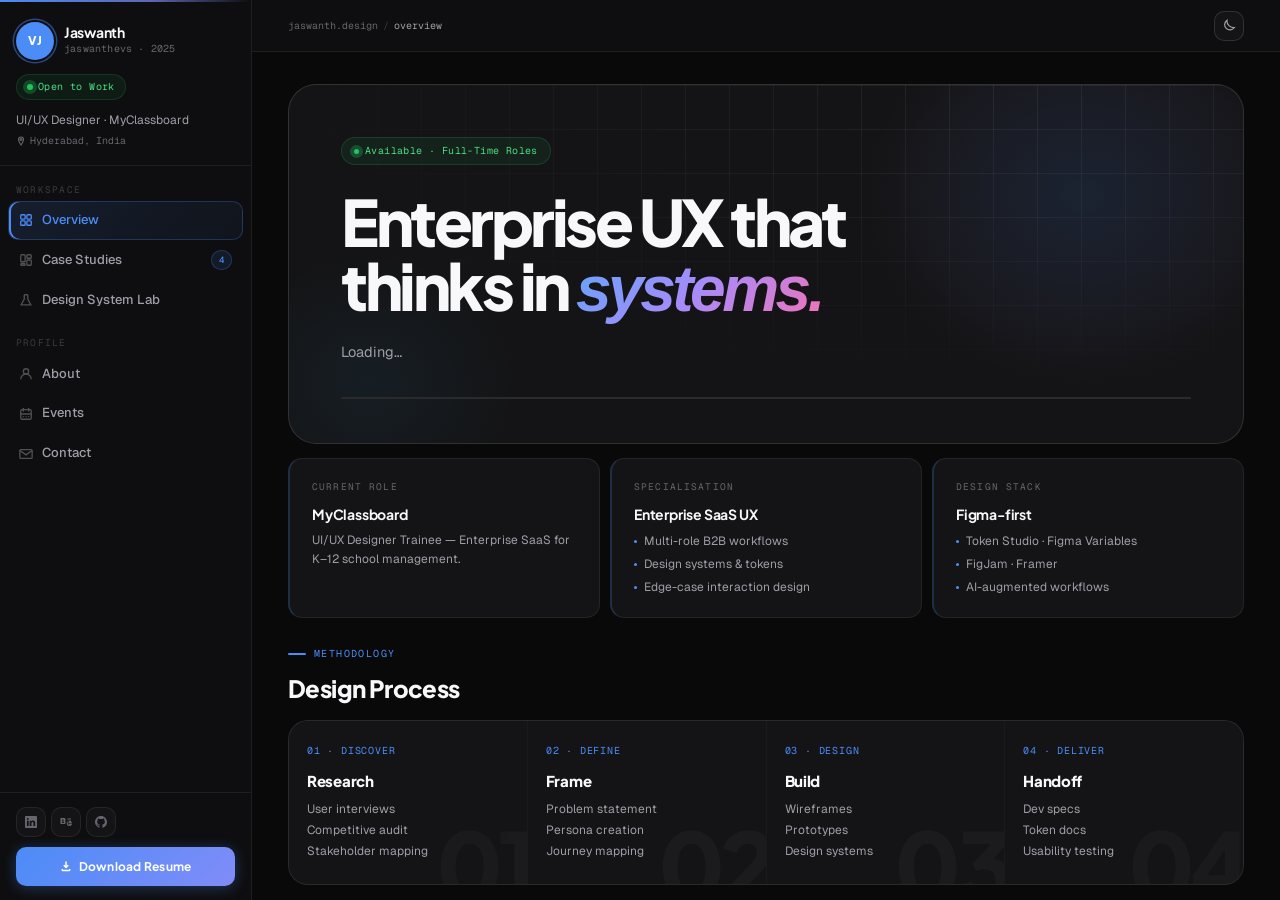
==== commit d744d563: "Fix Stupa Figma embed and add SportsTech filter - data.js line 367: set embedUrl to actual Figma pro" ====
--- a/index.html
+++ b/index.html
@@ -223,10 +223,11 @@
           <div class="sh">Case Studies</div>
           <div class="f-row">
             <div class="fc on" onclick="filt('all',this)">All</div>
-            <div class="fc" onclick="filt('enterprise-saas',this)">Enterprise SaaS</div>
-            <div class="fc" onclick="filt('mobile',this)">Mobile</div>
-            <div class="fc" onclick="filt('design-system',this)">Design System</div>
-            <div class="fc" onclick="filt('concept',this)">Concept</div>
+            <div class="fc" onclick="filt('EdTech',this)">EdTech</div>
+            <div class="fc" onclick="filt('FinTech',this)">FinTech</div>
+            <div class="fc" onclick="filt('SportsTech',this)">SportsTech</div>
+            <div class="fc" onclick="filt('Civic Tech',this)">Civic Tech</div>
+            <div class="fc" onclick="filt('Mobile',this)">Mobile</div>
           </div>
         </div>
         <div class="pgrid" id="pgrid"></div>
--- a/style.css
+++ b/style.css
@@ -132,8 +132,20 @@
   padding:4px 10px;border-radius:20px;margin-bottom:12px;
 }
 [data-theme="light"] .sb-status{color:#15803D;}
-.dot{width:5px;height:5px;border-radius:50%;background:#22C55E;animation:blink 2.4s ease infinite;}
-@keyframes blink{0%,100%{opacity:1}55%{opacity:.15}}
+.dot{
+  width:6px;height:6px;border-radius:50%;background:#22C55E;
+  position:relative;display:inline-block;flex-shrink:0;
+}
+.dot::after{
+  content:'';position:absolute;inset:-4px;border-radius:50%;
+  background:rgba(34,197,94,.28);
+  animation:ping 2.5s ease-out infinite;
+  pointer-events:none;
+}
+@keyframes ping{
+  0%{transform:scale(.8);opacity:.55}
+  80%,100%{transform:scale(2.6);opacity:0}
+}
 
 .id-role{font-size:12px;color:var(--t2);line-height:1.4;}
 .id-loc{font-family:var(--FM);font-size:10px;color:var(--t3);margin-top:4px;display:flex;align-items:center;gap:4px;}
@@ -309,25 +321,25 @@
   padding:5px 12px;border-radius:20px;letter-spacing:.04em;
 }
 [data-theme="light"] .hero-avail{color:#15803D;}
-.hero-avail .dot{width:4px;height:4px;}
+.hero-avail .dot{width:5px;height:5px;}
 
 /* Main headline — largest type on site */
 .hero-h{
   font-family:var(--F1);
-  font-size:58px;font-weight:800;
-  color:var(--t1);letter-spacing:-3px;line-height:1.02;
+  font-size:64px;font-weight:800;
+  color:var(--t1);letter-spacing:-3.5px;line-height:1.0;
   margin-bottom:18px;max-width:640px;
   position:relative;z-index:1;
 }
-/* Gradient accent word */
+/* Gradient accent word — italic + wide colour arc */
 .hero-h em{
-  font-style:normal;
-  background:linear-gradient(135deg,#4B8CF7 0%,#818CF8 100%);
+  font-style:italic;
+  background:linear-gradient(135deg,#60a5fa 0%,#a78bfa 50%,#f472b6 100%);
   -webkit-background-clip:text;-webkit-text-fill-color:transparent;
   background-clip:text;
 }
 [data-theme="light"] .hero-h em{
-  background:linear-gradient(135deg,#1D4ED8 0%,#4F46E5 100%);
+  background:linear-gradient(135deg,#1D4ED8 0%,#4F46E5 45%,#7C3AED 100%);
   -webkit-background-clip:text;-webkit-text-fill-color:transparent;
   background-clip:text;
 }
@@ -348,8 +360,8 @@
 .kpi:last-child{border-right:none;}
 .kpi:hover{background:var(--s2);}
 .kpi-n{
-  font-family:var(--F1);font-size:28px;font-weight:800;
-  color:var(--t1);letter-spacing:-1.2px;line-height:1;
+  font-family:var(--F1);font-size:36px;font-weight:800;
+  color:var(--t1);letter-spacing:-1.6px;line-height:1;
 }
 .kpi-l{
   font-family:var(--FM);font-size:10px;color:var(--t3);
@@ -360,6 +372,7 @@
 .info3{display:grid;grid-template-columns:repeat(3,1fr);gap:10px;margin-bottom:12px;}
 .ic{
   background:var(--s2);border:1px solid var(--d1);
+  border-left:2px solid rgba(75,140,247,.22);
   border-radius:var(--r3);padding:20px 22px;
   transition:all .18s var(--ez);
   position:relative;overflow:hidden;
@@ -369,8 +382,10 @@
   background:linear-gradient(90deg,transparent,var(--AB),transparent);
   opacity:0;transition:opacity .2s;
 }
-.ic:hover{border-color:var(--d2);transform:translateY(-2px);}
+.ic:hover{border-color:var(--d2);border-left-color:rgba(75,140,247,.7);transform:translateY(-2px);}
 .ic:hover::before{opacity:1;}
+[data-theme="light"] .ic{border-left-color:rgba(29,78,216,.18);}
+[data-theme="light"] .ic:hover{border-left-color:rgba(29,78,216,.6);}
 .ic-lbl{
   font-family:var(--FM);font-size:9.5px;color:var(--t3);
   letter-spacing:.12em;text-transform:uppercase;margin-bottom:9px;
@@ -390,21 +405,38 @@
   gap:1px;background:var(--d1);
   border:1px solid var(--d1);border-radius:var(--r4);overflow:hidden;
 }
-.ps{background:var(--s2);padding:22px 18px;transition:background .15s;}
+.ps{
+  background:var(--s2);padding:22px 18px;transition:background .15s;
+  position:relative;overflow:hidden;
+}
 .ps:hover{background:var(--s3);}
 .ps:hover .ps-n{color:#A78BFA;}
 [data-theme="light"] .ps:hover .ps-n{color:#7C3AED;}
+/* Large ghost numeral behind each step — editorial magazine technique */
+.ps:nth-child(1)::before{content:'01';}
+.ps:nth-child(2)::before{content:'02';}
+.ps:nth-child(3)::before{content:'03';}
+.ps:nth-child(4)::before{content:'04';}
+.ps::before{
+  position:absolute;right:-6px;bottom:-28px;
+  font-family:var(--F1);font-size:96px;font-weight:900;
+  color:var(--t1);opacity:.028;
+  line-height:1;pointer-events:none;letter-spacing:-5px;z-index:0;
+  transition:opacity .15s;
+}
+.ps:hover::before{opacity:.055;}
 .ps-n{
   font-family:var(--FM);font-size:10px;color:var(--A);
   letter-spacing:.08em;text-transform:uppercase;margin-bottom:10px;
-  transition:color .15s;
+  transition:color .15s;position:relative;z-index:1;
 }
 [data-theme="light"] .ps-n{color:#1D4ED8;}
 .ps-nm{
   font-family:var(--F1);font-size:15px;font-weight:800;
   color:var(--t1);letter-spacing:-.3px;margin-bottom:6px;
-}
-.ps-it{font-size:12px;color:var(--t2);line-height:1.75;}
+  position:relative;z-index:1;
+}
+.ps-it{font-size:12px;color:var(--t2);line-height:1.75;position:relative;z-index:1;}
 
 /* ════════════════════════════════════════════════
    PROJECTS
@@ -426,6 +458,22 @@
 [data-theme="light"] .fc.on{color:#1D4ED8;}
 
 .pgrid{display:grid;grid-template-columns:repeat(2,1fr);gap:16px;}
+.assign-divider{
+  grid-column:1/-1;display:flex;align-items:center;gap:14px;
+  margin:28px 0 4px;
+}
+.assign-divider-line{flex:1;height:1px;}
+.assign-divider-line:first-child{background:linear-gradient(to right,transparent,var(--d2));}
+.assign-divider-line:last-child{background:linear-gradient(to left,transparent,var(--d2));}
+.assign-divider-label{
+  display:flex;align-items:center;gap:7px;
+  font-family:var(--FM);font-size:10px;letter-spacing:.06em;text-transform:uppercase;
+  color:var(--t3);white-space:nowrap;
+}
+.assign-sub{
+  grid-column:1/-1;font-size:12px;color:var(--t2);
+  margin:-2px 0 10px;line-height:1.55;
+}
 
 .pcard{
   background:var(--s2);border:1px solid var(--d1);
@@ -440,12 +488,22 @@
   pointer-events:none;z-index:2;opacity:0;
   transition:opacity .22s;border-radius:inherit;
 }
+/* Per-project colour accent bar — fades from project brand colour downward */
+.pcard::after{
+  content:'';position:absolute;
+  top:0;left:0;bottom:0;width:2px;
+  background:linear-gradient(to bottom,var(--pc,var(--A)) 0%,transparent 100%);
+  opacity:0;z-index:3;
+  transition:opacity .25s var(--ez);
+}
 .pcard:hover{
   border-color:rgba(75,140,247,.38);
   transform:translateY(-4px);
   box-shadow:var(--shC);
 }
 .pcard:hover::before{opacity:1;}
+.pcard:hover::after{opacity:.75;}
+[data-theme="light"] .pcard:hover::after{opacity:.5;}
 [data-theme="light"] .pcard:hover{
   box-shadow:0 0 0 1px rgba(0,0,0,.08),0 12px 36px rgba(0,0,0,.13);
   border-color:var(--d3);
@@ -1133,14 +1191,30 @@
   .bn{
     flex:1;display:flex;flex-direction:column;align-items:center;
     justify-content:center;gap:3px;cursor:pointer;
-    color:var(--t3);transition:color .14s;
+    color:var(--t3);transition:color .14s,background .14s;
     border-radius:var(--r2);padding:6px 0;
+    position:relative;
   }
   .bn:hover{color:var(--t2);}
-  .bn.on{color:var(--A);}
-  [data-theme="light"] .bn.on{color:#1D4ED8;}
+  .bn.on{
+    color:var(--A);
+    background:rgba(75,140,247,.11);
+  }
+  /* Top bar indicator — mirrors the sidebar's inset-left bar concept */
+  .bn.on::before{
+    content:'';
+    position:absolute;
+    top:0;left:50%;
+    transform:translateX(-50%);
+    width:28px;height:2px;
+    background:var(--A);
+    border-radius:0 0 3px 3px;
+    box-shadow:0 0 8px rgba(75,140,247,.55);
+  }
+  [data-theme="light"] .bn.on{color:#1D4ED8;background:rgba(29,78,216,.07);}
+  [data-theme="light"] .bn.on::before{background:#1D4ED8;box-shadow:0 0 6px rgba(29,78,216,.35);}
   .bn svg{width:18px;height:18px;}
-  .bn-l{font-family:var(--FM);font-size:9px;letter-spacing:.04em;}
+  .bn-l{font-family:var(--FM);font-size:9px;letter-spacing:.04em;font-weight:500;}
 
   .mob-ov{display:none;position:fixed;inset:0;background:rgba(0,0,0,.65);z-index:55;}
   .mob-ov.on{display:block;}
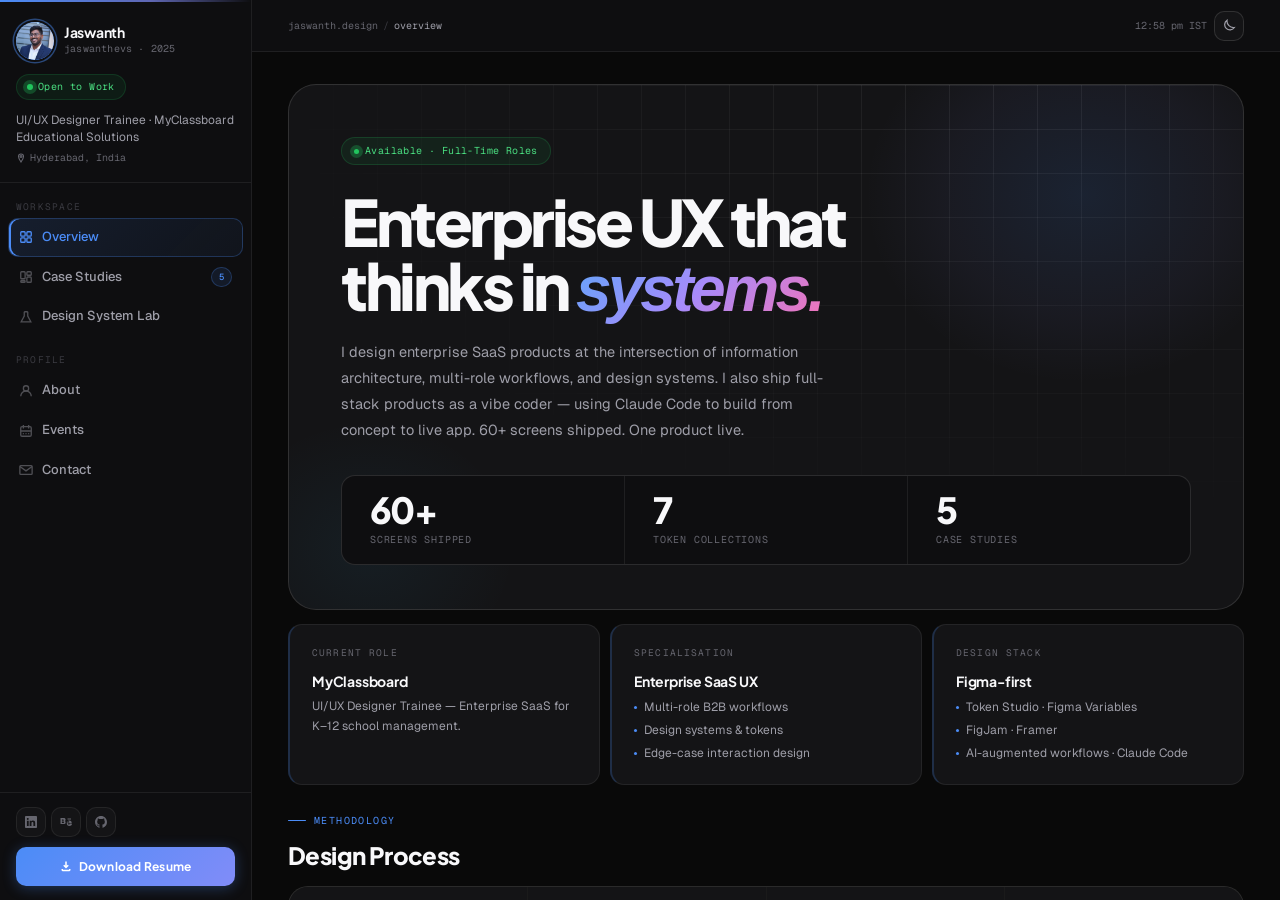
==== commit 3d15ef8a: "Add Habitiq project + vibe coder identity - Added Habitiq as a personal project: full-stack PWA buil" ====
--- a/index.html
+++ b/index.html
@@ -55,7 +55,7 @@
         <rect x="9" y="8" width="5" height="6" rx="1"/><rect x="2" y="12" width="5" height="2" rx="1"/>
       </svg>
       Case Studies
-      <span class="ni-pill">4</span>
+      <span class="ni-pill">5</span>
     </div>
     <div class="ni" onclick="go('lab',this)">
       <svg class="ni-ic" viewBox="0 0 16 16" fill="none" stroke="currentColor" stroke-width="1.5">
@@ -197,7 +197,7 @@
             <ul class="ic-dots">
               <li>Token Studio · Figma Variables</li>
               <li>FigJam · Framer</li>
-              <li>AI-augmented workflows</li>
+              <li>AI-augmented workflows · Claude Code</li>
             </ul>
           </div>
         </div>
@@ -314,6 +314,7 @@
               <span class="ab-id-tag">Enterprise SaaS</span>
               <span class="ab-id-tag">Design Systems</span>
               <span class="ab-id-tag">B2B UX</span>
+              <span class="ab-id-tag">Vibe Coder</span>
             </div>
           </div>
           <div class="ab-status-col">
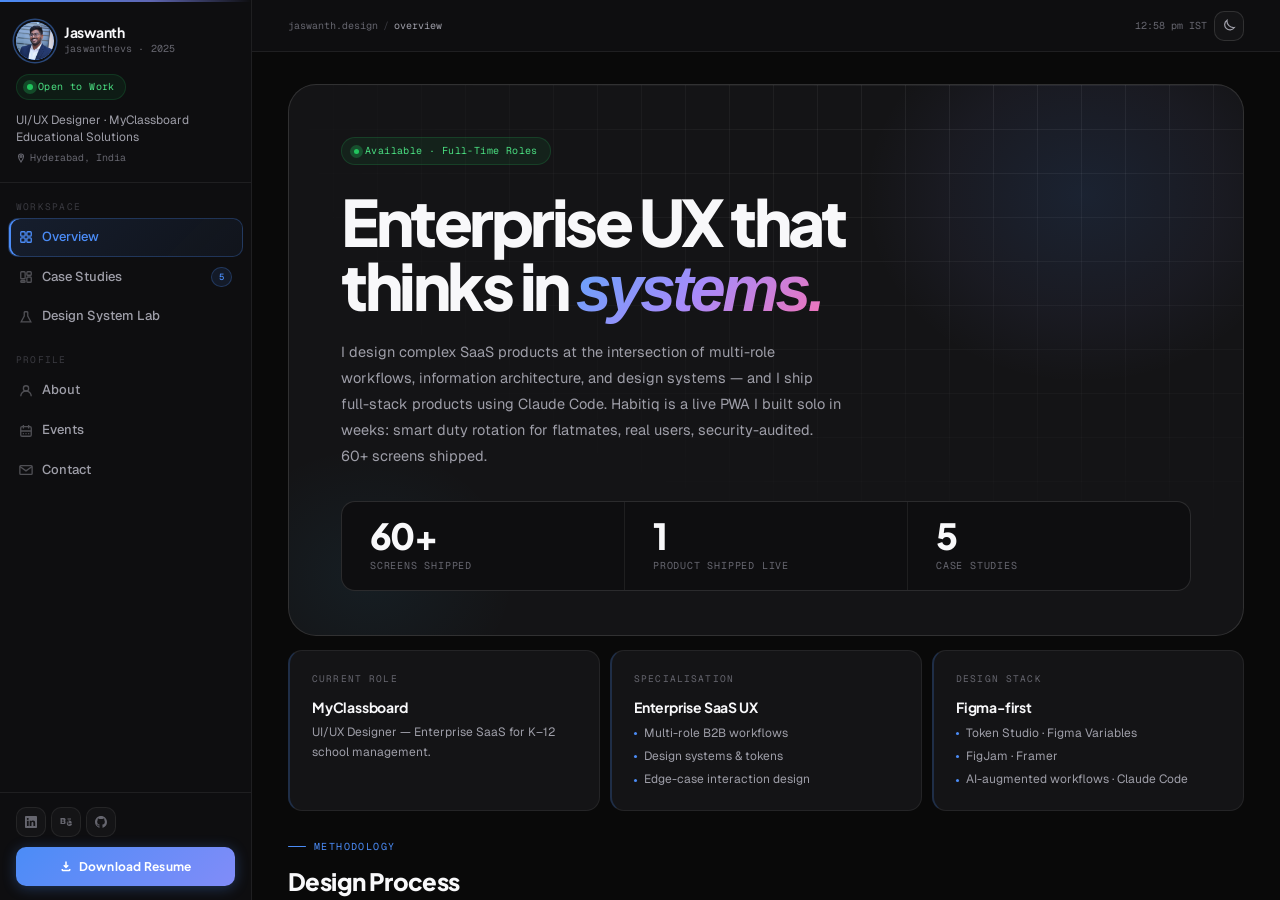
==== commit ec0ce2e5: "resolve: role title, skills bars to tags, NDA state for confidential projects - Removed percentage s" ====
--- a/index.html
+++ b/index.html
@@ -180,7 +180,7 @@
           <div class="ic">
             <div class="ic-lbl">Current Role</div>
             <div class="ic-v">MyClassboard</div>
-            <div class="ic-s">UI/UX Designer Trainee — Enterprise SaaS for K–12 school management.</div>
+            <div class="ic-s">UI/UX Designer — Enterprise SaaS for K–12 school management.</div>
           </div>
           <div class="ic">
             <div class="ic-lbl">Specialisation</div>
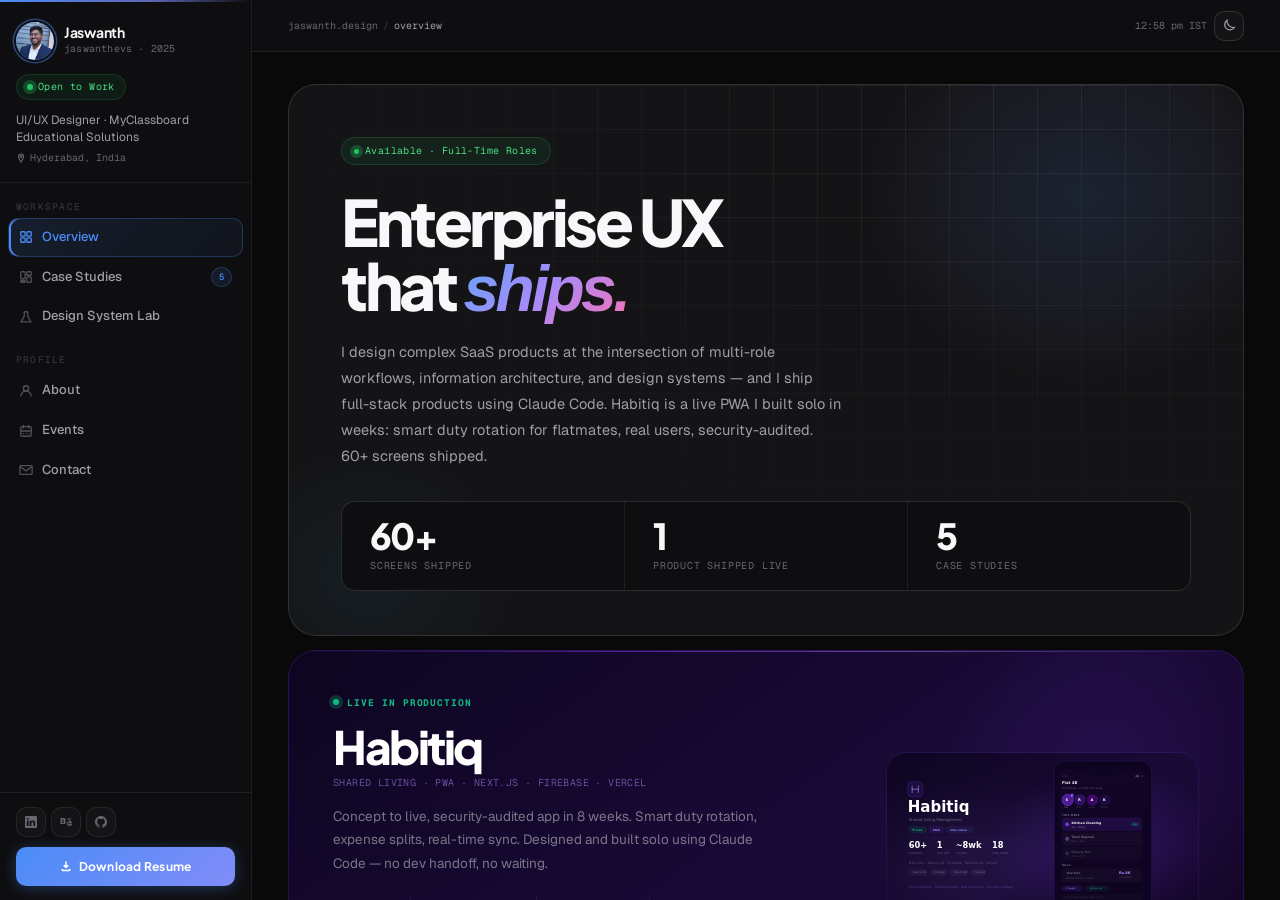
==== commit 006e68b3: "UI/UX overhaul: featured build, bug fixes, design system cleanup - Add Habitiq Featured Build card t" ====
--- a/index.html
+++ b/index.html
@@ -7,9 +7,9 @@
 <meta name="description" content="Jaswanth Edupuganti — UI/UX Designer specialising in enterprise SaaS, design systems, and multi-role B2B workflows. 60+ screens shipped. Token-based systems built from scratch.">
 <meta property="og:title" content="Jaswanth Edupuganti — UI/UX Designer">
 <meta property="og:description" content="Enterprise UX designer at MyClassboard. Design systems, token architecture, and role-based SaaS workflows. 60+ screens shipped.">
-<meta property="og:image" content="https://jaswanthedupuganti.netlify.app/JASWANTH%20PIC.png">
+<meta property="og:image" content="https://jaswanth-portfolio-three.vercel.app/JASWANTH%20PIC.png">
 <meta property="og:type" content="website">
-<meta property="og:url" content="https://jaswanthedupuganti.netlify.app/">
+<meta property="og:url" content="https://jaswanth-portfolio-three.vercel.app/">
 <link rel="preconnect" href="https://fonts.googleapis.com">
 <link href="https://fonts.googleapis.com/css2?family=Plus+Jakarta+Sans:ital,wght@0,300;0,400;0,500;0,600;0,700;0,800;1,400&family=Geist:wght@300;400;500;600&family=Geist+Mono:wght@300;400;500&display=swap" rel="stylesheet">
 <link rel="stylesheet" href="style.css">
@@ -171,9 +171,38 @@
           <div class="hero-top">
             <div class="hero-avail"><span class="dot"></span>Available · Full-Time Roles</div>
           </div>
-          <h1 class="hero-h">Enterprise UX that<br>thinks in <em>systems.</em></h1>
-          <p class="hero-p">Loading…</p>
+          <h1 class="hero-h">Enterprise UX<br>that <em>ships.</em></h1>
+          <p class="hero-p"></p>
           <div class="hero-kpis" id="hero-kpis"></div>
+        </div>
+
+        <!-- Featured Build — Habitiq -->
+        <div class="feat-build">
+          <div class="feat-build-glow"></div>
+          <div class="feat-build-in">
+            <div>
+              <div class="feat-ey"><span class="feat-live-dot"></span>Live in production</div>
+              <div class="feat-title">Habitiq</div>
+              <div class="feat-sub">Shared Living · PWA · Next.js · Firebase · Vercel</div>
+              <p class="feat-desc">Concept to live, security-audited app in 8 weeks. Smart duty rotation, expense splits, real-time sync. Designed and built solo using Claude Code — no dev handoff, no waiting.</p>
+              <div class="feat-stats">
+                <div class="feat-stat"><span class="feat-sn">60+</span><span class="feat-sl">Screens</span></div>
+                <div class="feat-stat"><span class="feat-sn">~8wk</span><span class="feat-sl">To Ship</span></div>
+                <div class="feat-stat"><span class="feat-sn">18</span><span class="feat-sl">CVEs Fixed</span></div>
+                <div class="feat-stat"><span class="feat-sn">Real</span><span class="feat-sl">Users</span></div>
+              </div>
+              <div class="feat-acts">
+                <a href="https://garbage-liart.vercel.app" target="_blank" rel="noopener" class="feat-live-btn">
+                  <svg viewBox="0 0 14 14" fill="none" stroke="currentColor" stroke-width="1.8"><circle cx="7" cy="7" r="5.5"/><circle cx="7" cy="7" r="2" fill="currentColor" stroke="none"/></svg>
+                  Try Live App
+                </a>
+                <button onclick="openCase('habitiq')" class="feat-case-btn">View Case Study →</button>
+              </div>
+            </div>
+            <div class="feat-img-wrap">
+              <img src="habitiq_cover.svg" alt="Habitiq — Shared Living Management App">
+            </div>
+          </div>
         </div>
 
         <div class="info3">
@@ -202,16 +231,6 @@
           </div>
         </div>
 
-        <div style="margin:28px 0 12px">
-          <div class="ey">Methodology</div>
-          <div class="sh" style="margin-bottom:12px">Design Process</div>
-        </div>
-        <div class="proc">
-          <div class="ps"><div class="ps-n">01 · Discover</div><div class="ps-nm">Research</div><div class="ps-it">User interviews<br>Competitive audit<br>Stakeholder mapping</div></div>
-          <div class="ps"><div class="ps-n">02 · Define</div><div class="ps-nm">Frame</div><div class="ps-it">Problem statement<br>Persona creation<br>Journey mapping</div></div>
-          <div class="ps"><div class="ps-n">03 · Design</div><div class="ps-nm">Build</div><div class="ps-it">Wireframes<br>Prototypes<br>Design systems</div></div>
-          <div class="ps"><div class="ps-n">04 · Deliver</div><div class="ps-nm">Handoff</div><div class="ps-it">Dev specs<br>Token docs<br>Usability testing</div></div>
-        </div>
       </div>
     </div>
 
@@ -223,11 +242,10 @@
           <div class="sh">Case Studies</div>
           <div class="f-row">
             <div class="fc on" onclick="filt('all',this)">All</div>
+            <div class="fc" onclick="filt('Mobile',this)">Mobile</div>
             <div class="fc" onclick="filt('EdTech',this)">EdTech</div>
-            <div class="fc" onclick="filt('FinTech',this)">FinTech</div>
             <div class="fc" onclick="filt('SportsTech',this)">SportsTech</div>
             <div class="fc" onclick="filt('Civic Tech',this)">Civic Tech</div>
-            <div class="fc" onclick="filt('Mobile',this)">Mobile</div>
           </div>
         </div>
         <div class="pgrid" id="pgrid"></div>
@@ -247,7 +265,7 @@
         <div class="lab2">
           <div class="lc full">
             <div class="lc-t">Color Token Architecture</div>
-            <div class="lc-s">Somaiya Vidyavihar Admissions Portal — 7 Token Studio + Figma Variables collections</div>
+            <div class="lc-s">Canteen Management System — 7 Token Studio + Figma Variables collections</div>
             <div class="swatches">
               <div class="sw" style="background:#1C3F6E"></div><div class="sw" style="background:#2756A0"></div>
               <div class="sw" style="background:#3B72C8"></div><div class="sw" style="background:#6FA0DE"></div>
@@ -288,8 +306,8 @@
               <span class="c-b">● Active</span>
               <input class="c-i" placeholder="Search modules…">
               <span class="c-t">Tag / Role</span>
-              <span style="font-family:var(--FM);font-size:10px;background:rgba(251,191,36,.12);color:#FBBF24;padding:4px 10px;border-radius:20px;border:1px solid rgba(251,191,36,.2);">⚠ Warning</span>
-              <span style="font-family:var(--FM);font-size:10px;background:rgba(239,68,68,.1);color:#F87171;padding:4px 10px;border-radius:20px;border:1px solid rgba(239,68,68,.18);">✕ Error</span>
+              <span style="font-family:var(--FM);font-size:10px;background:rgba(251,191,36,.12);color:#FBBF24;padding:4px 10px;border-radius:20px;border:1px solid rgba(251,191,36,.2);display:inline-flex;align-items:center;gap:5px"><svg viewBox="0 0 12 12" fill="none" stroke="currentColor" stroke-width="1.6" style="width:10px;height:10px;flex-shrink:0"><path d="M6 1.5L10.5 10H1.5L6 1.5z"/><path d="M6 5v2M6 8.5h.01"/></svg>Warning</span>
+              <span style="font-family:var(--FM);font-size:10px;background:rgba(239,68,68,.1);color:#F87171;padding:4px 10px;border-radius:20px;border:1px solid rgba(239,68,68,.18);display:inline-flex;align-items:center;gap:5px"><svg viewBox="0 0 12 12" fill="none" stroke="currentColor" stroke-width="1.6" style="width:10px;height:10px;flex-shrink:0"><circle cx="6" cy="6" r="4.5"/><path d="M4.5 4.5l3 3M7.5 4.5l-3 3"/></svg>Error</span>
             </div>
           </div>
         </div>
@@ -419,7 +437,7 @@
             </div>
             <div class="cc-lbl">LinkedIn</div>
             <div class="cc-v">Venkata Sai Jaswanth</div>
-            <a class="cc-a" id="lnk-resume-dl" href="#" target="_blank">Open profile →</a>
+            <a class="cc-a" href="https://www.linkedin.com/in/venkata-sai-jaswanth-edupuganti-787251199" target="_blank" rel="noopener">Open profile →</a>
           </div>
           <div class="cc">
             <div class="cc-ico">
--- a/style.css
+++ b/style.css
@@ -438,6 +438,98 @@
 }
 .ps-it{font-size:12px;color:var(--t2);line-height:1.75;position:relative;z-index:1;}
 
+/* ── FEATURED BUILD (Overview highlight) ───────── */
+.feat-build{
+  position:relative;overflow:hidden;
+  background:linear-gradient(145deg,#0D0520 0%,#1A0A38 55%,#100320 100%);
+  border:1px solid rgba(124,58,237,.2);
+  border-radius:var(--r5);margin-bottom:12px;
+}
+.feat-build::before{
+  content:'';position:absolute;top:0;left:0;right:0;height:1px;
+  background:linear-gradient(90deg,transparent 0%,rgba(124,58,237,.55) 35%,rgba(167,139,250,.45) 65%,transparent 100%);
+}
+.feat-build-glow{
+  position:absolute;right:-60px;top:-60px;
+  width:380px;height:380px;pointer-events:none;
+  background:radial-gradient(ellipse,rgba(124,58,237,.14) 0%,transparent 65%);
+}
+.feat-build-in{
+  display:grid;grid-template-columns:1fr 38%;
+  align-items:center;padding:38px 44px;
+  position:relative;z-index:1;
+}
+.feat-ey{
+  display:inline-flex;align-items:center;gap:8px;
+  font-family:var(--FM);font-size:9.5px;font-weight:700;
+  color:#10b981;letter-spacing:.1em;text-transform:uppercase;margin-bottom:13px;
+}
+.feat-live-dot{
+  width:6px;height:6px;border-radius:50%;background:#10b981;
+  flex-shrink:0;position:relative;
+}
+.feat-live-dot::after{
+  content:'';position:absolute;inset:-4px;border-radius:50%;
+  background:rgba(16,185,129,.25);animation:ping 2.5s ease-out infinite;
+}
+.feat-title{
+  font-family:var(--F1);font-size:46px;font-weight:800;
+  color:#fff;letter-spacing:-2.5px;line-height:1;margin-bottom:6px;
+}
+.feat-sub{
+  font-family:var(--FM);font-size:10px;text-transform:uppercase;
+  color:rgba(167,139,250,.55);letter-spacing:.04em;margin-bottom:14px;
+}
+.feat-desc{
+  font-size:13.5px;color:rgba(255,255,255,.44);line-height:1.72;
+  max-width:440px;margin-bottom:22px;
+}
+.feat-stats{display:flex;gap:0;margin-bottom:26px;}
+.feat-stat{
+  padding-right:28px;border-right:1px solid rgba(124,58,237,.18);margin-right:28px;
+}
+.feat-stat:last-child{border-right:none;margin-right:0;padding-right:0;}
+.feat-sn{
+  display:block;font-family:var(--F1);font-size:26px;font-weight:800;
+  color:#fff;letter-spacing:-1px;line-height:1;
+}
+.feat-sl{
+  display:block;font-family:var(--FM);font-size:9px;
+  color:rgba(255,255,255,.3);text-transform:uppercase;letter-spacing:.07em;margin-top:3px;
+}
+.feat-acts{display:flex;align-items:center;gap:14px;flex-wrap:wrap;}
+.feat-live-btn{
+  display:inline-flex;align-items:center;gap:7px;
+  background:rgba(16,185,129,.1);border:1px solid rgba(16,185,129,.28);
+  color:#10b981;font-family:var(--F1);font-size:12px;font-weight:700;
+  padding:9px 20px;border-radius:var(--r2);text-decoration:none;
+  transition:all .16s var(--ez);letter-spacing:.01em;
+}
+.feat-live-btn:hover{
+  background:rgba(16,185,129,.18);border-color:rgba(16,185,129,.5);
+  transform:translateY(-2px);box-shadow:0 6px 22px rgba(16,185,129,.18);
+}
+.feat-live-btn svg{width:11px;height:11px;}
+.feat-case-btn{
+  font-family:var(--FM);font-size:10px;color:rgba(167,139,250,.5);
+  background:transparent;border:none;cursor:pointer;transition:color .14s;letter-spacing:.02em;
+}
+.feat-case-btn:hover{color:#A78BFA;}
+.feat-img-wrap{
+  display:flex;align-items:center;justify-content:flex-end;padding-left:16px;
+}
+.feat-img-wrap img{
+  height:190px;width:100%;object-fit:cover;object-position:72% center;
+  border-radius:var(--r4);border:1px solid rgba(124,58,237,.15);
+}
+@media(max-width:840px){
+  .feat-build-in{grid-template-columns:1fr;padding:28px 24px;}
+  .feat-img-wrap{display:none;}
+  .feat-title{font-size:36px;}
+  .feat-stats{gap:0;}
+  .feat-stat{padding-right:18px;margin-right:18px;}
+}
+
 /* ════════════════════════════════════════════════
    PROJECTS
 ════════════════════════════════════════════════ */
@@ -685,7 +777,9 @@
   .sg-it:hover{border-color:var(--AB);transform:scale(1.03);box-shadow:0 20px 52px rgba(0,0,0,.25);}
 }
 .sg-it[data-type="desktop"]{aspect-ratio:16/10;}
-.sg-it[data-type="mobile"]{aspect-ratio:390/844;max-width:180px;margin:0 auto;}
+.sg-it[data-type="mobile"]{aspect-ratio:390/844;max-width:180px;margin:0 auto;border-radius:22px;border-width:3px;border-color:#18102e;box-shadow:0 0 0 1px rgba(255,255,255,.05),0 10px 30px rgba(0,0,0,.4);background:#0e0820;}
+.sg-it[data-type="mobile"]::before{content:'';position:absolute;top:7px;left:50%;transform:translateX(-50%);width:28%;height:4px;background:rgba(255,255,255,.1);border-radius:0 0 4px 4px;z-index:4;pointer-events:none;}
+@media (hover:hover) and (pointer:fine){.sg-it[data-type="mobile"]:hover{border-color:#18102e;}}
 .sg-it:not([data-type]){aspect-ratio:16/10;}
 .sg-it img{width:100%;height:100%;object-fit:cover;display:block;}
 .sg-ph{display:flex;flex-direction:column;align-items:center;gap:5px;padding:20px;}
